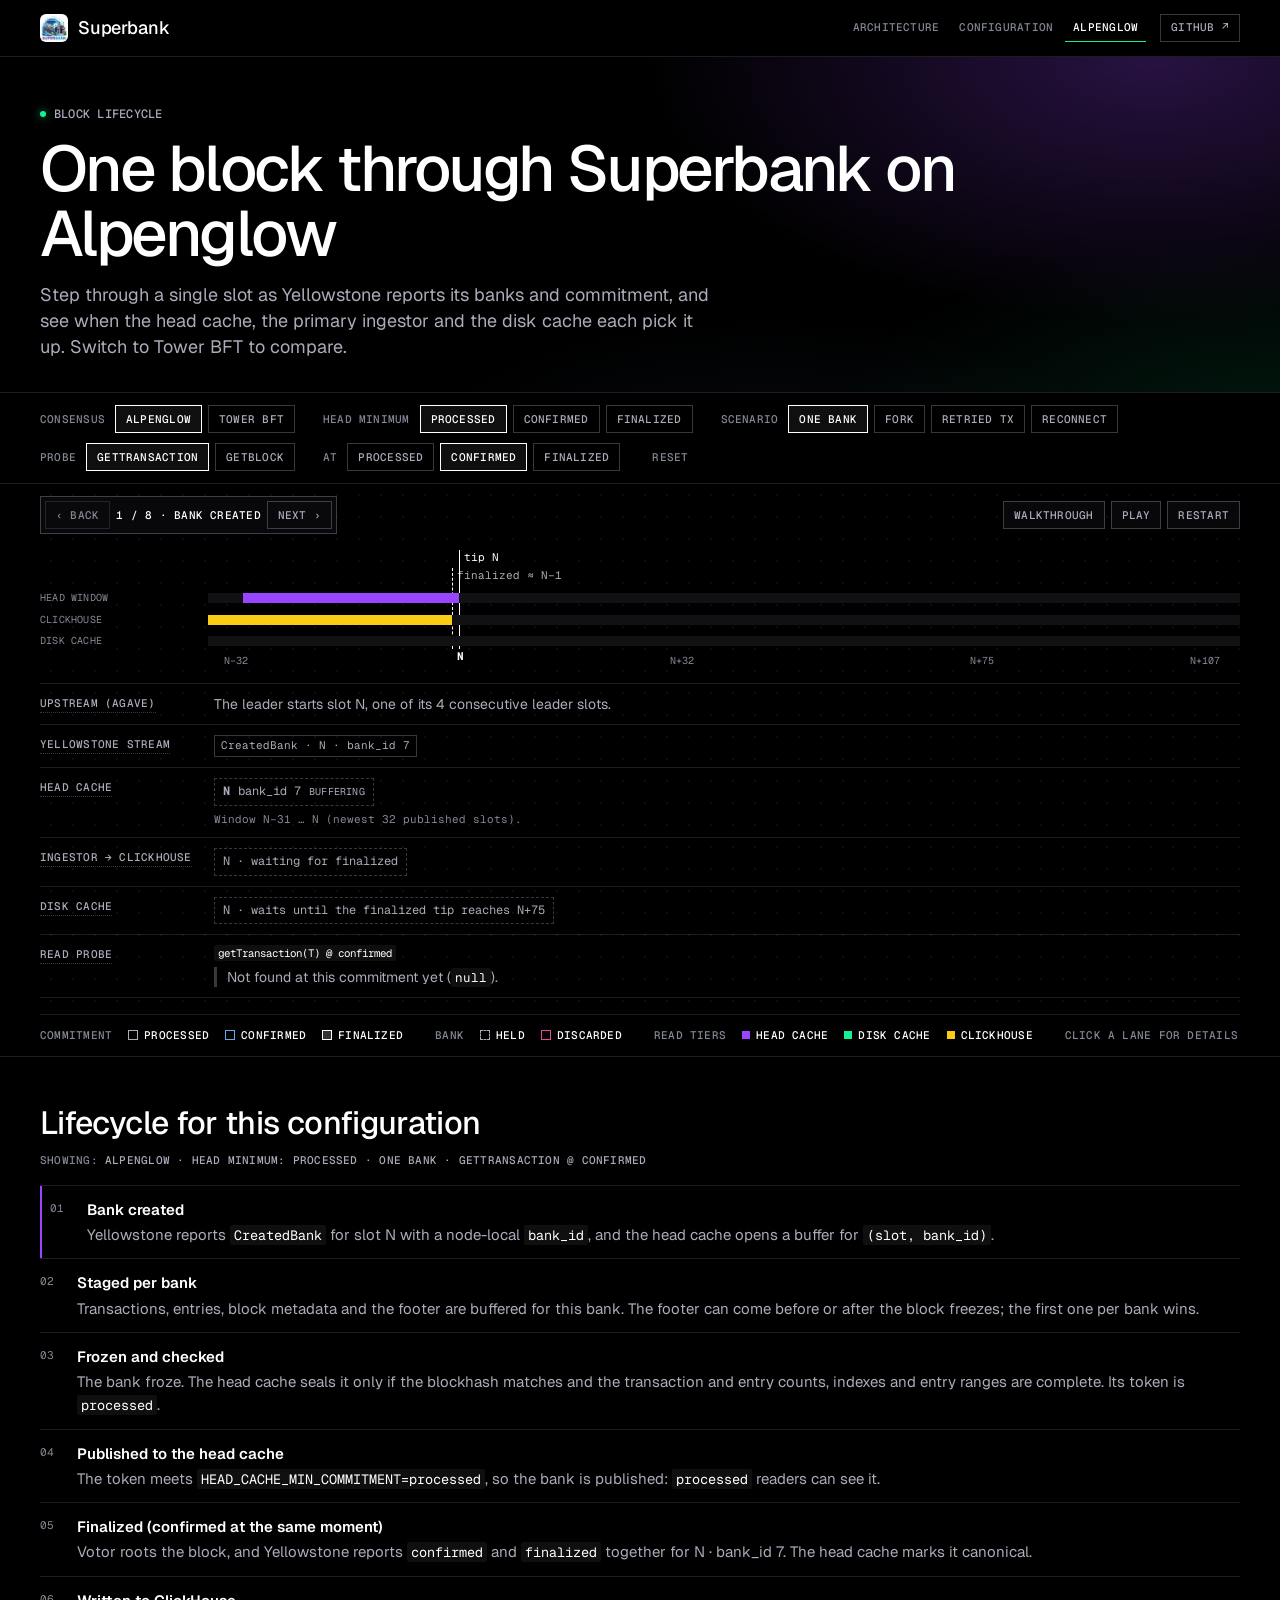
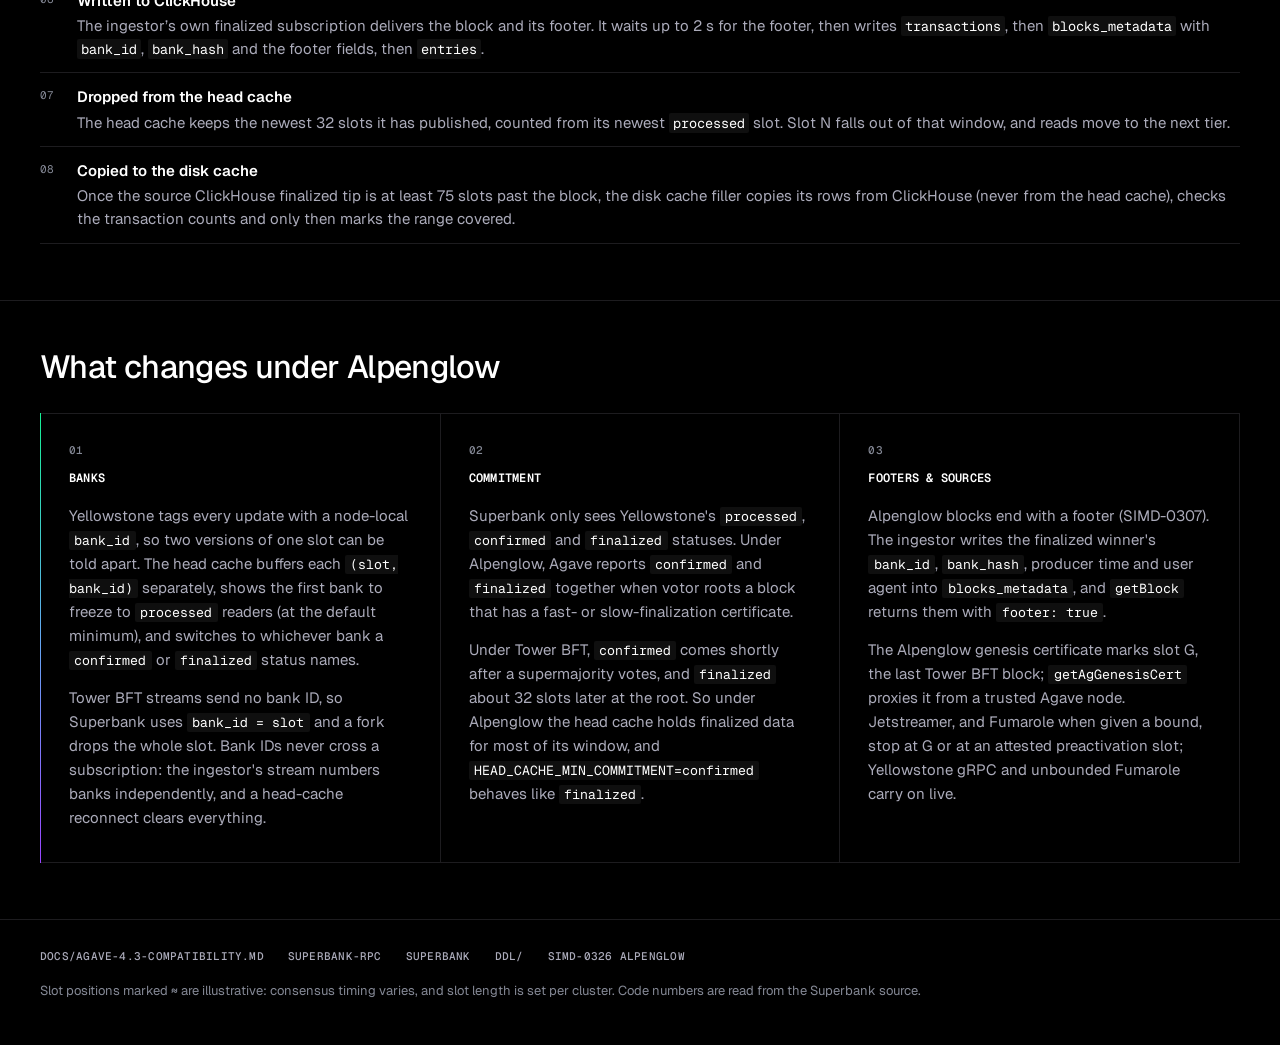
==== site/alpenglow.html @ 0c5eb19d "feat(site): add an Alpenglow block lifecycle page Step through one slot under Alpenglow or Tower BFT" ====
<!doctype html>
<html lang="en">
<head>
  <meta charset="utf-8">
  <meta name="viewport" content="width=device-width, initial-scale=1">
  <title>Superbank on Alpenglow</title>
  <meta name="description" content="Follow one block through Superbank under Alpenglow and Tower BFT: banks, confirmation levels, and when the block reaches the head cache, the primary ingestor and the disk cache.">
  <meta name="color-scheme" content="dark">
  <meta name="theme-color" content="#000000">
  <link rel="icon" type="image/png" href="assets/superbank.png">
  <link rel="preconnect" href="https://fonts.googleapis.com">
  <link rel="preconnect" href="https://fonts.gstatic.com" crossorigin>
  <link rel="stylesheet" href="https://fonts.googleapis.com/css2?family=Geist:wght@400;500;600&family=Geist+Mono:wght@400;500;700&display=swap">
  <link rel="stylesheet" href="styles.css">
  <link rel="stylesheet" href="alpenglow.css">
  <script type="module" src="js/alpenglow-page.js"></script>
</head>
<body class="ag-page">
  <!-- A hash-based skip link would collide with the state hash, so this is a button wired up in alpenglow-page.js. -->
  <button type="button" id="skip-summary" class="skip-link">Skip to the lifecycle summary</button>

  <header class="site-header">
    <div class="wrap site-header__inner">
      <img class="brand__logo" src="assets/superbank.png" alt="" width="28" height="28">
      <p class="brand__name">Superbank</p>
      <nav class="site-nav" aria-label="Site">
        <a class="site-nav__link" href="./">Architecture</a>
        <a class="site-nav__link" href="config.html">Configuration</a>
        <a class="site-nav__link" href="alpenglow.html" aria-current="page">Alpenglow</a>
      </nav>
      <a class="chip-link" href="https://github.com/solana-rpc/superbank" target="_blank" rel="noopener noreferrer">GitHub ↗</a>
    </div>
  </header>

  <section class="hero" aria-labelledby="hero-title">
    <div class="wrap hero__inner">
      <p class="eyebrow"><span class="eyebrow__dot" aria-hidden="true"></span>Block lifecycle</p>
      <h1 id="hero-title" class="hero__title">One block through Superbank on Alpenglow</h1>
      <p class="hero__lead">Step through a single slot as Yellowstone reports its banks and commitment, and see when the head cache, the primary ingestor and the disk cache each pick it up. Switch to Tower BFT to compare.</p>
    </div>
  </section>

  <!-- Direct child of body: position: sticky only holds inside its parent. -->
  <section id="controls" aria-label="Configure the lifecycle">
    <div class="wrap">
      <details id="controls-details" class="controls" open>
        <summary class="controls__summary">
          <span class="controls__summary-label">Configure</span>
          <span class="controls__summary-state" id="controls-state"></span>
        </summary>
        <div class="controls__body">
          <div class="controls__groups" id="controls-groups"></div>
          <button type="button" id="reset-config" class="link-button">Reset</button>
        </div>
      </details>
    </div>
  </section>

  <main>
    <div class="stage-band">
    <div class="wrap stage" id="stage">
      <div class="stage__main">
        <!-- On wide screens #panel is a drawer inside this box; on phones the box
             dissolves and the panel stacks below the legend. -->
        <div class="stage__canvas">
          <div class="stage__view" id="stage-view">
            <div id="timeline" class="ag-timeline" aria-describedby="summary"></div>
            <div id="scene-actions" class="scene-actions">
              <button type="button" id="walkthrough" class="btn btn--overlay" aria-pressed="false">Walkthrough</button>
              <button type="button" id="play" class="btn btn--overlay" aria-pressed="false">Play</button>
              <button type="button" id="restart" class="btn btn--overlay">Restart</button>
            </div>
            <!-- Steps through the lifecycle for this configuration; wired up in alpenglow-page.js. -->
            <div id="walk-bar" class="walk-bar" role="group" aria-label="Lifecycle steps">
              <div class="walk-bar__nav">
                <button type="button" id="walk-prev" class="btn btn--overlay"><span aria-hidden="true">‹ </span>Back</button>
                <p id="walk-status" class="walk-bar__status"></p>
                <button type="button" id="walk-next" class="btn btn--overlay">Next<span aria-hidden="true"> ›</span></button>
              </div>
            </div>
          </div>

          <aside id="panel" class="panel" aria-label="Details" tabindex="-1"></aside>
        </div>

        <div class="legend-row">
          <div id="legend" class="legend" role="group" aria-label="Legend">
            <ul class="legend__list" aria-label="Commitment">
              <li><span class="ag-swatch ag-swatch--processed"></span>Processed</li>
              <li><span class="ag-swatch ag-swatch--confirmed"></span>Confirmed</li>
              <li><span class="ag-swatch ag-swatch--finalized"></span>Finalized</li>
            </ul>
            <ul class="legend__list" aria-label="Bank">
              <li><span class="ag-swatch ag-swatch--held"></span>Held</li>
              <li><span class="ag-swatch ag-swatch--discarded"></span>Discarded</li>
            </ul>
            <ul class="legend__list" aria-label="Read tiers">
              <li><span class="swatch swatch--head"></span>Head cache</li>
              <li><span class="swatch swatch--disk"></span>Disk cache</li>
              <li><span class="swatch swatch--clickhouse"></span>ClickHouse</li>
            </ul>
          </div>
          <p class="legend-row__hint">Click a lane for details</p>
        </div>
        <!-- Announces the step and selection; the drawer itself is not a live region. -->
        <div id="panel-status" class="sr-only" role="status"></div>
      </div>
    </div>
    </div>

    <section id="summary" class="band" aria-labelledby="summary-title" tabindex="-1">
      <div class="wrap band__inner">
        <h2 id="summary-title">Lifecycle for this configuration</h2>
        <p class="summary__config" id="summary-config"></p>
        <ol class="ag-steps" id="summary-body"></ol>
        <noscript>
          <p class="notice">The interactive timeline needs JavaScript. In short, on Alpenglow with the defaults:</p>
          <ol class="ag-steps">
            <li>Yellowstone reports a new bank for slot N with a node-local <code>bank_id</code>; the head cache buffers it.</li>
            <li>The bank freezes and passes the completeness check; at <code>processed</code> it is published to the head cache.</li>
            <li>Votor roots the block once it has a finalization certificate; Yellowstone reports <code>confirmed</code> and <code>finalized</code> together.</li>
            <li>The ingestor's own finalized subscription writes it to ClickHouse, with the footer fields in <code>blocks_metadata</code>.</li>
            <li>The head cache drops it once 32 newer slots are published; reads then come from ClickHouse.</li>
            <li>When the finalized tip is at least 75 slots past it, the disk cache copies it from ClickHouse.</li>
          </ol>
        </noscript>
      </div>
    </section>

    <section class="band" aria-labelledby="story-title">
      <div class="wrap band__inner">
        <h2 id="story-title">What changes under Alpenglow</h2>
        <div class="cells">
          <article class="cell">
            <span class="cell__index" aria-hidden="true">01</span>
            <h3 class="cell__title">Banks</h3>
            <p>Yellowstone tags every update with a node-local <code>bank_id</code>, so two versions of one slot can be told apart. The head cache buffers each <code>(slot, bank_id)</code> separately, shows the first bank to freeze to <code>processed</code> readers (at the default minimum), and switches to whichever bank a <code>confirmed</code> or <code>finalized</code> status names.</p>
            <p>Tower BFT streams send no bank ID, so Superbank uses <code>bank_id = slot</code> and a fork drops the whole slot. Bank IDs never cross a subscription: the ingestor's stream numbers banks independently, and a head-cache reconnect clears everything.</p>
          </article>
          <article class="cell">
            <span class="cell__index" aria-hidden="true">02</span>
            <h3 class="cell__title">Commitment</h3>
            <p>Superbank only sees Yellowstone's <code>processed</code>, <code>confirmed</code> and <code>finalized</code> statuses. Under Alpenglow, Agave reports <code>confirmed</code> and <code>finalized</code> together when votor roots a block that has a fast- or slow-finalization certificate.</p>
            <p>Under Tower BFT, <code>confirmed</code> comes shortly after a supermajority votes, and <code>finalized</code> about 32 slots later at the root. So under Alpenglow the head cache holds finalized data for most of its window, and <code>HEAD_CACHE_MIN_COMMITMENT=confirmed</code> behaves like <code>finalized</code>.</p>
          </article>
          <article class="cell">
            <span class="cell__index" aria-hidden="true">03</span>
            <h3 class="cell__title">Footers &amp; sources</h3>
            <p>Alpenglow blocks end with a footer (SIMD-0307). The ingestor writes the finalized winner's <code>bank_id</code>, <code>bank_hash</code>, producer time and user agent into <code>blocks_metadata</code>, and <code>getBlock</code> returns them with <code>footer: true</code>.</p>
            <p>The Alpenglow genesis certificate marks slot G, the last Tower BFT block; <code>getAgGenesisCert</code> proxies it from a trusted Agave node. Jetstreamer, and Fumarole when given a bound, stop at G or at an attested preactivation slot; Yellowstone gRPC and unbounded Fumarole carry on live.</p>
          </article>
        </div>
      </div>
    </section>
  </main>

  <footer class="site-footer">
    <div class="wrap">
      <ul class="site-footer__links">
        <li><a href="https://github.com/solana-rpc/superbank/blob/main/docs/agave-4.3-compatibility.md" target="_blank" rel="noopener noreferrer">docs/agave-4.3-compatibility.md</a></li>
        <li><a href="https://github.com/solana-rpc/superbank/blob/main/crates/superbank-rpc/README.md" target="_blank" rel="noopener noreferrer">superbank-rpc</a></li>
        <li><a href="https://github.com/solana-rpc/superbank/blob/main/crates/superbank/README.md" target="_blank" rel="noopener noreferrer">superbank</a></li>
        <li><a href="https://github.com/solana-rpc/superbank/blob/main/ddl/README.md" target="_blank" rel="noopener noreferrer">ddl/</a></li>
        <li><a href="https://github.com/solana-foundation/solana-improvement-documents/blob/f1f6c8b05dc205552d3c290a854a438392701107/proposals/0326-alpenglow.md" target="_blank" rel="noopener noreferrer">SIMD-0326 Alpenglow</a></li>
      </ul>
      <p class="site-footer__note">Slot positions marked ≈ are illustrative: consensus timing varies, and slot length is set per cluster. Code numbers are read from the Superbank source.</p>
    </div>
  </footer>
</body>
</html>
---- site/styles.css ----
/* Superbank architecture explorer.
   Dark only, styled after solana.com/data: black page, hairline rules, square
   mono chips and cells, Geist type. Mobile-first; the stage gains its overlay
   drawer at 900px. Particle and tier colours match scene.js. This page uses
   Solana's palette and gradient but not its logo, and is not affiliated with
   or endorsed by Solana Foundation. */

:root {
  color-scheme: dark;

  --bg: #000000;
  --surface: #0a0a0c;
  --surface-2: #111114;
  --line: rgba(236, 228, 253, 0.12);
  --line-strong: rgba(236, 228, 253, 0.24);
  --text: #ffffff;
  --text-2: #ababba;
  --text-3: #848895;

  --purple: #9945ff;
  --green: #14f195;
  --blue: #64a8f2;
  --orange: #f59e0b;
  --yellow: #facc15;
  --pink: #ec4899;
  --meta: #ababba;
  --amber: #f59e0b;
  --gradient: linear-gradient(225deg, #14f195 16.12%, #64a8f2 49.58%, #9945ff 83.36%);
  --gradient-v: linear-gradient(180deg, #14f195, #64a8f2 50%, #9945ff);

  --code-bg: rgba(255, 255, 255, 0.06);
  --grid-dot: rgba(255, 255, 255, 0.05);
  --label-bg: rgba(10, 10, 12, 0.88);

  --gutter: 16px;
  --wrap: 1360px;
  --bar-h: 64px;
  --stage-h: clamp(300px, 55vh, 560px);
  --drawer-w: 360px;
  --font: 'Geist', ui-sans-serif, system-ui, -apple-system, 'Segoe UI', sans-serif;
  --mono: 'Geist Mono', ui-monospace, SFMono-Regular, Menlo, monospace;
}

*,
*::before,
*::after {
  box-sizing: border-box;
}

[hidden] {
  display: none !important;
}

html {
  -webkit-text-size-adjust: 100%;
  scroll-padding-top: var(--bar-h);
}

body {
  margin: 0;
  background: var(--bg);
  color: var(--text-2);
  font-family: var(--font);
  font-size: 15px;
  line-height: 1.55;
  overflow-x: clip;
  -webkit-font-smoothing: antialiased;
}

::selection {
  background: rgba(153, 69, 255, 0.5);
  color: #fff;
}

h1,
h2,
h3,
p,
ul,
ol {
  margin: 0;
}

h1,
h2,
h3 {
  color: var(--text);
  font-weight: 500;
}

a {
  color: var(--green);
  text-underline-offset: 3px;
}

a:hover {
  text-decoration-thickness: 2px;
}

code {
  padding: 0.08em 0.4em;
  border-radius: 2px;
  background: var(--code-bg);
  color: var(--text);
  font-family: var(--mono);
  font-size: 0.88em;
  overflow-wrap: anywhere;
}

code.is-token {
  white-space: nowrap;
}

:focus-visible {
  outline: 2px solid var(--green);
  outline-offset: 2px;
}

.wrap {
  width: 100%;
  max-width: calc(var(--wrap) + 2 * var(--gutter));
  margin-inline: auto;
  padding-inline: var(--gutter);
}

@media (min-width: 700px) {
  :root {
    --gutter: 40px;
  }
}

.sr-only {
  position: absolute;
  width: 1px;
  height: 1px;
  margin: -1px;
  padding: 0;
  overflow: hidden;
  clip: rect(0 0 0 0);
  clip-path: inset(50%);
  white-space: nowrap;
  border: 0;
}

/* Mono, uppercase, tiny: labels, chips, legend, indices. */
.mono-label,
.eyebrow,
.ctl-group__label,
.ctl-option,
.ctl-toggle,
.btn--overlay,
.chip-link,
.link-button,
.legend,
.legend-row__hint,
.cell__index,
.cell__title,
.summary__config::before,
.summary__config,
.panel__subtitle,
.panel__h,
.site-footer__links,
.zone-label {
  font-family: var(--mono);
  font-size: 11px;
  font-weight: 500;
  letter-spacing: 0.02em;
  text-transform: uppercase;
}

/* --- Skip link --------------------------------------------------------- */

.skip-link {
  position: absolute;
  top: -60px;
  left: 8px;
  z-index: 100;
  padding: 8px 12px;
  border: 1px solid var(--line-strong);
  background: var(--surface);
  color: var(--text);
  font: inherit;
  font-size: 13px;
  cursor: pointer;
}

.skip-link:focus {
  top: 8px;
}

/* --- Header ------------------------------------------------------------ */

.site-header {
  border-bottom: 1px solid var(--line);
}

.site-header__inner {
  display: flex;
  align-items: center;
  gap: 10px;
  height: 56px;
}

.brand__logo {
  flex: none;
  width: 28px;
  height: 28px;
  border-radius: 6px;
  object-fit: contain;
}

.brand__name {
  color: var(--text);
  font-size: 18px;
  font-weight: 500;
  letter-spacing: -0.01em;
  line-height: 1;
}

.chip-link {
  display: inline-flex;
  align-items: center;
  height: 28px;
  margin-left: auto;
  padding: 0 10px;
  border: 1px solid var(--line-strong);
  color: var(--text-2);
  text-decoration: none;
  transition: color 0.12s ease, border-color 0.12s ease;
}

.chip-link:hover {
  border-color: rgba(255, 255, 255, 0.4);
  color: var(--text);
}

/* --- Hero -------------------------------------------------------------- */

.hero {
  position: relative;
  isolation: isolate;
  overflow: hidden;
  border-bottom: 1px solid var(--line);
}

/* A restrained take on the solana.com aurora: two soft glows, no imagery. */
.hero::before {
  content: '';
  position: absolute;
  inset: 0;
  z-index: -1;
  background:
    radial-gradient(55% 110% at 90% 0%, rgba(153, 69, 255, 0.26), transparent 72%),
    radial-gradient(50% 80% at 100% 110%, rgba(20, 241, 149, 0.1), transparent 70%),
    radial-gradient(40% 60% at 60% 120%, rgba(100, 168, 242, 0.06), transparent 70%);
}

.hero__inner {
  padding-block: 32px 24px;
}

.eyebrow {
  display: flex;
  align-items: center;
  gap: 8px;
  color: var(--text-2);
  font-size: 12px;
}

.eyebrow__dot {
  flex: none;
  width: 6px;
  height: 6px;
  border-radius: 50%;
  background: var(--green);
  box-shadow: 0 0 8px rgba(20, 241, 149, 0.7);
}

.hero__title {
  margin-top: 12px;
  font-size: clamp(40px, 5.5vw, 64px);
  font-weight: 500;
  letter-spacing: -0.04em;
  line-height: 1.02;
}

.hero__lead {
  max-width: 680px;
  margin-top: 16px;
  color: var(--text-2);
  font-size: 16px;
  line-height: 1.45;
  text-wrap: pretty;
}

.nowrap {
  white-space: nowrap;
}

@media (min-width: 700px) {
  .hero__lead {
    font-size: 18px;
  }
}

/* --- Selector bar ------------------------------------------------------ */

#controls {
  position: sticky;
  top: 0;
  z-index: 30;
  background: var(--bg);
  border-bottom: 1px solid var(--line);
}

/* Mobile: a collapsed "Configure" bar; the groups drop down over the page. */
.controls__summary {
  display: flex;
  align-items: center;
  gap: 12px;
  min-height: 48px;
  padding-block: 8px;
  list-style: none;
  cursor: pointer;
}

.controls__summary::-webkit-details-marker {
  display: none;
}

.controls__summary::after {
  content: '';
  flex: none;
  width: 7px;
  height: 7px;
  margin-left: auto;
  border-right: 1.5px solid var(--text-2);
  border-bottom: 1.5px solid var(--text-2);
  transform: translateY(-2px) rotate(45deg);
  transition: transform 0.15s ease;
}

details[open] > .controls__summary::after {
  transform: translateY(2px) rotate(-135deg);
}

.controls__summary-label {
  flex: none;
  color: var(--text);
  font-family: var(--mono);
  font-size: 11px;
  font-weight: 700;
  letter-spacing: 0.02em;
  text-transform: uppercase;
}

.controls__summary-state {
  min-width: 0;
  overflow: hidden;
  color: var(--text-3);
  font-family: var(--mono);
  font-size: 11px;
  letter-spacing: 0.02em;
  text-overflow: ellipsis;
  text-transform: uppercase;
  white-space: nowrap;
}

.controls__body {
  position: absolute;
  top: 100%;
  left: 0;
  right: 0;
  max-height: 70vh;
  max-height: 70dvh;
  padding: 16px var(--gutter) 20px;
  overflow-y: auto;
  background: var(--bg);
  border-bottom: 1px solid var(--line-strong);
  box-shadow: 0 18px 30px -10px rgba(0, 0, 0, 0.9);
}

.controls__groups {
  display: flex;
  flex-direction: column;
  gap: 16px;
}

.ctl-group {
  display: flex;
  flex-direction: column;
  gap: 8px;
  min-width: 0;
}

.ctl-group__label {
  color: var(--text-3);
}

/* Native inputs stay in the accessibility tree; only their labels are drawn. */
.ctl-input {
  position: absolute;
  width: 1px;
  height: 1px;
  margin: -1px;
  padding: 0;
  overflow: hidden;
  clip: rect(0 0 0 0);
  clip-path: inset(50%);
  white-space: nowrap;
  border: 0;
}

.segmented,
.toggles {
  position: relative;
  display: flex;
  flex-wrap: wrap;
  gap: 6px;
  min-width: 0;
}

.toggle {
  position: relative;
}

.ctl-option,
.ctl-toggle {
  display: inline-flex;
  align-items: center;
  gap: 8px;
  height: 28px;
  padding: 0 10px;
  border: 1px solid var(--line-strong);
  color: var(--text-2);
  line-height: 1;
  white-space: nowrap;
  cursor: pointer;
  user-select: none;
  transition: color 0.12s ease, border-color 0.12s ease, background-color 0.12s ease;
}

.ctl-option:hover,
.ctl-toggle:hover {
  border-color: rgba(255, 255, 255, 0.4);
  color: var(--text);
}

.ctl-input:checked + .ctl-option,
.ctl-input:checked + .ctl-toggle {
  border-color: #fff;
  background: rgba(255, 255, 255, 0.06);
  color: var(--text);
}

.ctl-input:focus-visible + .ctl-option,
.ctl-input:focus-visible + .ctl-toggle {
  outline: 2px solid var(--green);
  outline-offset: 2px;
}

/* Flag chips lead with an 8px square, like the PROVIDERS row on /data. */
.ctl-toggle__sq {
  flex: none;
  width: 8px;
  height: 8px;
  border: 1px solid var(--text-3);
  transition: background-color 0.12s ease, border-color 0.12s ease;
}

.ctl-input:checked + .ctl-toggle .ctl-toggle__sq {
  border-color: var(--flag, var(--green));
  background: var(--flag, var(--green));
}

.ctl-toggle--head {
  --flag: #9945ff;
}

.ctl-toggle--disk {
  --flag: #14f195;
}

.ctl-toggle--stream {
  --flag: #64a8f2;
}

.ctl-toggle--verify {
  --flag: #14f195;
}

.link-button {
  align-self: flex-start;
  height: 28px;
  padding: 0 4px;
  border: 0;
  background: none;
  color: var(--text-3);
  cursor: pointer;
  transition: color 0.12s ease;
}

.link-button:hover {
  color: var(--text);
}

@media (pointer: coarse) {
  .ctl-option,
  .ctl-toggle {
    height: 36px;
  }
}

/* --- Stage ------------------------------------------------------------- */

.stage-band {
  border-bottom: 1px solid var(--line);
}

.stage {
  padding-block: 0;
}

.stage__main {
  display: flex;
  flex-direction: column;
  min-width: 0;
}

/* Phones: transparent wrapper, so the view, legend row and panel stack in order. */
.stage__canvas {
  display: contents;
}

.stage__view {
  position: relative;
  display: flex;
  flex-direction: column;
  height: var(--stage-h);
  overflow: hidden;
  background-image: radial-gradient(var(--grid-dot) 1px, transparent 1px);
  background-size: 22px 22px;
}

.is-fallback .stage__view {
  height: auto;
}

.is-fallback .panel,
.is-fallback .legend-row {
  display: none;
}

/* isolation keeps the labels' z-index values inside the scene so the overlay
   buttons always paint above them. */
#scene {
  position: relative;
  isolation: isolate;
  flex: 1 1 0;
  width: 100%;
  min-height: 0;
}

#scene canvas {
  display: block;
}

/* Phones: a toolbar strip above the canvas so the buttons never cover labels. */
.scene-actions {
  z-index: 20;
  display: flex;
  order: -1;
  justify-content: flex-end;
  gap: 6px;
  padding: 8px 0;
  border-bottom: 1px solid var(--line);
}

.btn {
  cursor: pointer;
}

.btn--overlay {
  height: 28px;
  padding: 0 10px;
  border: 1px solid var(--line-strong);
  background: var(--label-bg);
  color: var(--text-2);
  line-height: 1;
  transition: color 0.12s ease, border-color 0.12s ease, background-color 0.12s ease;
}

.btn--overlay:hover {
  border-color: rgba(255, 255, 255, 0.4);
  color: var(--text);
}

.btn--overlay[aria-pressed='true'] {
  border-color: #fff;
  background: rgba(255, 255, 255, 0.1);
  color: var(--text);
}

.btn--overlay:disabled {
  border-color: var(--line);
  color: var(--text-3);
  cursor: default;
}

/* Walkthrough bar. Phones: a strip under the canvas, mirroring the toolbar
   strip above it. */
.walk-bar {
  z-index: 20;
  display: flex;
  order: 1;
  flex-wrap: wrap;
  align-items: center;
  justify-content: center;
  gap: 8px 16px;
  padding: 8px 0;
  border-top: 1px solid var(--line);
}

.walk-bar__nav,
.walk-bar__order {
  display: flex;
  align-items: center;
  gap: 6px;
}

.walk-bar__status {
  min-width: 19ch;
  color: var(--text);
  font-family: var(--mono);
  font-size: 11px;
  font-variant-numeric: tabular-nums;
  font-weight: 500;
  letter-spacing: 0.02em;
  text-align: center;
  text-transform: uppercase;
  white-space: nowrap;
}

.walk-bar__label {
  color: var(--text-3);
  font-family: var(--mono);
  font-size: 11px;
  font-weight: 500;
  letter-spacing: 0.02em;
  text-transform: uppercase;
}

.walk-bar__exit {
  width: 28px;
  padding: 0;
  font-size: 16px;
}

/* The only rounded element on the page: the solana.com "Get started" pill. */
.btn--primary {
  padding: 10px 20px;
  border: 0;
  border-radius: 999px;
  background: #fff;
  color: #000;
  font-family: var(--font);
  font-size: 14px;
  font-weight: 500;
  line-height: 1;
  transition: background-color 0.12s ease;
}

.btn--primary:hover {
  background: #d9d9de;
}

.scene-loading {
  position: absolute;
  inset: 0;
  z-index: 1;
  display: grid;
  place-items: center;
  color: var(--text-3);
  font-family: var(--mono);
  font-size: 11px;
  letter-spacing: 0.02em;
  text-transform: uppercase;
  pointer-events: none;
}

.scene-fallback {
  padding: 24px 0;
  color: var(--text-2);
  font-size: 15px;
}

/* Legend: like the PROVIDERS row on /data. */
.legend-row {
  order: 1;
  display: flex;
  flex-wrap: wrap;
  align-items: center;
  gap: 8px 32px;
  padding-block: 12px;
  border-top: 1px solid var(--line);
}

.legend {
  display: flex;
  flex-wrap: wrap;
  gap: 8px 32px;
  color: var(--text);
}

.legend-row__hint {
  color: var(--text-3);
}

.legend__list {
  display: flex;
  flex-wrap: wrap;
  align-items: center;
  gap: 6px 16px;
  padding: 0;
  list-style: none;
}

.legend__list::before {
  content: attr(aria-label);
  color: var(--text-3);
}

.legend__list li {
  display: inline-flex;
  align-items: center;
  gap: 6px;
  font-weight: 500;
}

.swatch {
  flex: none;
  width: 8px;
  height: 8px;
}

.swatch--block {
  background: #9945ff;
}

.swatch--rows {
  background: #64a8f2;
}

.swatch--index {
  background: #14f195;
}

.swatch--parquet {
  background: #f59e0b;
}

.swatch--query {
  background: #ec4899;
}

.swatch--meta {
  background: #ababba;
}

/* A hollow ring: requests start white and take the serving tier's colour. */
.swatch--request {
  border: 1.5px solid #fff;
  border-radius: 50%;
}

.swatch--head {
  background: #9945ff;
}

.swatch--disk {
  background: #14f195;
}

.swatch--clickhouse {
  background: #facc15;
}

/* --- Info panel -------------------------------------------------------- */

.panel {
  order: 2;
  min-width: 0;
  margin-block: 16px;
  padding: 20px;
  overflow-wrap: anywhere;
  background: var(--surface);
  border: 1px solid var(--line-strong);
  border-left: 2px solid transparent;
  /* The gradient edge is painted as a background so it stays put while the
     drawer scrolls. */
  background-image: var(--gradient-v);
  background-origin: border-box;
  background-position: left top;
  background-repeat: no-repeat;
  background-size: 2px 100%;
  background-color: var(--surface);
}

/* Nothing selected: the hint in the legend row says what to do. */
.panel:not(.has-content) {
  display: none;
}

.panel__head {
  display: flex;
  align-items: flex-start;
  justify-content: space-between;
  gap: 12px;
}

.panel__title {
  font-size: 20px;
  font-weight: 500;
  letter-spacing: -0.01em;
  line-height: 1.25;
}

.panel__title:focus {
  outline: none;
}

.panel__close {
  display: grid;
  flex: none;
  place-items: center;
  width: 28px;
  height: 28px;
  margin: -2px -4px 0 0;
  padding: 0;
  border: 1px solid var(--line-strong);
  background: none;
  color: var(--text-2);
  font-size: 18px;
  line-height: 1;
  cursor: pointer;
  transition: color 0.12s ease, border-color 0.12s ease;
}

.panel__close:hover {
  border-color: rgba(255, 255, 255, 0.4);
  color: var(--text);
}

.panel__subtitle {
  margin-top: 6px;
  color: var(--text-3);
  line-height: 1.5;
}

.panel p {
  margin-top: 12px;
  font-size: 15px;
  line-height: 1.55;
}

.panel .panel__subtitle {
  margin-top: 6px;
  font-size: 11px;
}

.panel__h {
  margin-top: 22px;
  padding-top: 14px;
  border-top: 1px solid var(--line);
  color: var(--text-3);
  font-weight: 500;
}

/* Rows are laid out as key | value with the note underneath, so long env var
   names never force the panel wider than its box. */
.config {
  width: 100%;
  margin-top: 4px;
  border-collapse: collapse;
}

.config tbody,
.config tr {
  display: block;
}

.config tr {
  display: grid;
  grid-template-columns: fit-content(62%) minmax(0, 1fr);
  gap: 2px 14px;
  padding: 10px 0;
  border-top: 1px solid var(--line);
}

.config tr:first-child {
  border-top: 0;
}

.config th,
.config td {
  min-width: 0;
  padding: 0;
  font-size: 13px;
  font-weight: 400;
  text-align: left;
}

.config th code,
.config td code {
  padding: 0;
  background: none;
  color: var(--text);
  font-size: 12px;
}

.config th code {
  font-weight: 500;
}

.config__value {
  color: var(--text);
  font-family: var(--mono);
  font-size: 12px;
}

.config__note {
  grid-column: 1 / -1;
  color: var(--text-3);
  font-size: 13px;
}

.panel__refs {
  margin-top: 8px;
  padding: 0;
  list-style: none;
}

.panel__refs li {
  padding: 4px 0;
}

.panel__refs a {
  color: var(--green);
  font-family: var(--mono);
  font-size: 12px;
  text-decoration: none;
}

.panel__refs a:hover {
  text-decoration: underline;
}

.panel__refs a::after {
  content: ' ↗';
}

.panel__refs code {
  padding: 0;
  background: none;
  color: inherit;
  font-size: inherit;
}

.panel__action {
  margin-top: 20px;
}

/* --- Sections ---------------------------------------------------------- */

.band {
  border-bottom: 1px solid var(--line);
  scroll-margin-top: var(--bar-h);
}

.band:focus {
  outline: none;
}

.band__inner {
  padding-block: 48px 56px;
}

.band h2 {
  font-size: clamp(26px, 3vw, 32px);
  letter-spacing: -0.02em;
  line-height: 1.15;
}

.summary__config {
  margin-top: 10px;
  color: var(--text-2);
}

.summary__config::before {
  content: 'Showing: ';
  color: var(--text-3);
}

.notice {
  margin-top: 12px;
  padding: 10px 12px;
  border: 1px solid var(--line-strong);
  font-size: 14px;
}

/* A bordered cell grid like the KPI wall on /data: shared hairlines, square
   corners. The container draws top and left, each cell draws right and bottom. */
.cells {
  display: grid;
  grid-template-columns: repeat(auto-fit, minmax(min(100%, 300px), 1fr));
  margin-top: 28px;
  border-top: 1px solid var(--line);
  border-left: 1px solid var(--line);
}

.cell {
  position: relative;
  min-width: 0;
  padding: 24px 20px 28px;
  border-right: 1px solid var(--line);
  border-bottom: 1px solid var(--line);
}

@media (min-width: 700px) {
  .cell {
    padding: 28px 28px 32px;
  }
}

/* The first cell carries the active-card gradient edge, as on /data. */
.cell:first-child::before {
  content: '';
  position: absolute;
  top: -1px;
  bottom: -1px;
  left: -1px;
  width: 1px;
  background: var(--gradient-v);
}

.cell__index {
  display: block;
  color: var(--text-3);
}

.cell__title {
  margin-top: 10px;
  color: var(--text);
  font-size: 12px;
  font-weight: 600;
}

.cell ol {
  margin-top: 16px;
  padding-left: 1.5em;
}

.cell li {
  margin-bottom: 0.7em;
  overflow-wrap: anywhere;
  font-size: 15px;
  line-height: 1.55;
}

.cell li:last-child {
  margin-bottom: 0;
}

.cell li::marker {
  color: var(--text-3);
  font-family: var(--mono);
  font-size: 11px;
}

.cell p {
  margin-top: 14px;
  overflow-wrap: anywhere;
  font-size: 15px;
  line-height: 1.6;
}

.cell__title + p {
  margin-top: 16px;
}

/* --- Footer ------------------------------------------------------------ */

.site-footer {
  padding-block: 28px 44px;
}

.site-footer__links {
  display: flex;
  flex-wrap: wrap;
  gap: 10px 24px;
  padding: 0;
  list-style: none;
}

.site-footer__links a {
  color: var(--text-2);
  text-decoration: none;
  transition: color 0.12s ease;
}

.site-footer__links a:hover {
  color: var(--text);
}

.site-footer__note {
  margin-top: 16px;
  color: var(--text-3);
  font-size: 13px;
}

/* --- Scene labels (DOM created by scene.js) ---------------------------- */
/* No transform, position, clip-path or visibility here: scene.js drives all of
   them per frame, and CSS2DRenderer positions labels with inline transforms. */

.node-label {
  display: inline-flex;
  flex-direction: column;
  align-items: center;
  gap: 2px;
  margin: 0;
  padding: 4px 9px 5px;
  border: 1px solid var(--line-strong);
  border-radius: 0;
  background: var(--label-bg);
  color: var(--text);
  font: inherit;
  line-height: 1.2;
  text-align: center;
  white-space: nowrap;
  cursor: pointer;
  pointer-events: auto;
  user-select: none;
  transition: border-color 0.15s ease, box-shadow 0.15s ease;
}

.node-label__title {
  font-family: var(--font);
  font-size: 12px;
  font-weight: 500;
}

.node-label__sub {
  color: var(--text-3);
  font-family: var(--mono);
  font-size: 10px;
  font-weight: 400;
  letter-spacing: 0.02em;
  text-transform: uppercase;
}

/* scene.js sets data-density on its label overlay when the diorama is small. */
.scene-labels[data-density='compact'] .node-label__sub {
  display: none;
}

.node-label:hover {
  border-color: rgba(255, 255, 255, 0.5);
}

.node-label:focus-visible {
  outline: 2px solid var(--green);
  outline-offset: 2px;
}

.node-label.is-selected {
  border-color: var(--green);
  box-shadow: 0 0 0 1px rgba(20, 241, 149, 0.35);
}

.node-label.is-optional {
  border-style: dashed;
}

.node-label.status-ok .node-label__title::before,
.node-label.status-warn .node-label__title::before,
.node-label.status-info .node-label__title::before {
  content: '';
  display: inline-block;
  width: 7px;
  height: 7px;
  margin-right: 5px;
  border-radius: 50%;
  vertical-align: 1px;
}

.node-label.status-ok .node-label__title::before {
  background: var(--green);
}

.node-label.status-warn .node-label__title::before {
  background: var(--amber);
}

.node-label.status-info .node-label__title::before {
  background: var(--blue);
}

.zone-label {
  color: var(--text-3);
  letter-spacing: 0.08em;
  white-space: nowrap;
  pointer-events: none;
  user-select: none;
}

.edge-tooltip {
  position: absolute;
  z-index: 15;
  max-width: 240px;
  padding: 4px 8px;
  border: 1px solid var(--line-strong);
  background: var(--surface-2);
  color: var(--text);
  font-family: var(--mono);
  font-size: 11px;
  line-height: 1.3;
  white-space: nowrap;
  pointer-events: none;
}

/* --- Wide screens ------------------------------------------------------ */

@media (min-width: 900px) {
  :root {
    --bar-h: 100px;
    /* Tracks the diorama's aspect (it fits to width). The content column stops
       growing at 1360px, so the height stops at the 1440px value too. */
    --stage-h: clamp(420px, min(34vw, 490px), 72vh);
  }

  .hero__inner {
    padding-block: 48px 32px;
  }

  .controls__summary {
    display: none;
  }

  .controls__body {
    position: static;
    display: flex;
    flex-wrap: wrap;
    align-items: center;
    gap: 6px 20px;
    max-height: none;
    padding: 12px 0;
    overflow: visible;
    border-bottom: 0;
    box-shadow: none;
  }

  .controls__groups {
    flex: 1 1 auto;
    flex-direction: row;
    flex-wrap: wrap;
    gap: 10px 28px;
  }

  .ctl-group {
    flex-direction: row;
    align-items: center;
    gap: 10px;
  }

  .link-button {
    align-self: center;
  }

  /* The canvas spans the content width; the info panel is a drawer inside it. */
  .stage__canvas {
    position: relative;
    display: block;
  }

  .stage__view {
    display: block;
  }

  #scene {
    height: 100%;
  }

  .scene-actions {
    position: absolute;
    top: 12px;
    right: 0;
    padding: 0;
    border-bottom: 0;
  }

  .panel {
    position: absolute;
    top: 12px;
    right: 0;
    bottom: 12px;
    z-index: 25;
    width: min(var(--drawer-w), calc(100% - 24px));
    margin: 0;
    overflow-y: auto;
    overscroll-behavior: contain;
    scrollbar-color: rgba(255, 255, 255, 0.2) transparent;
    scrollbar-width: thin;
    background-color: rgba(10, 10, 12, 0.96);
    box-shadow: 0 24px 48px -12px rgba(0, 0, 0, 0.8);
    transition: opacity 0.15s ease, transform 0.15s ease, visibility 0s linear 0s;
  }

  /* Stays laid out (so it can fade) but is inert and invisible when closed. */
  .panel:not(.has-content) {
    display: block;
    visibility: hidden;
    opacity: 0;
    transform: translateX(12px);
    pointer-events: none;
    transition: opacity 0.15s ease, transform 0.15s ease, visibility 0s linear 0.15s;
  }

  /* main.js opens the drawer on the side away from the selected node, with the
     gradient edge on the side facing the scene. */
  .stage[data-side='left'] .panel {
    right: auto;
    left: 0;
    border-right: 2px solid transparent;
    border-left: 1px solid var(--line-strong);
    background-position: right top;
  }

  .stage[data-side='left'] .panel:not(.has-content) {
    transform: translateX(-12px);
  }

  /* Keep Pause / Reset view clear of an open right-hand drawer. */
  .stage.is-drawer-open:not([data-side='left']) .scene-actions {
    right: calc(var(--drawer-w) + 12px);
  }

  /* Over the bottom of the canvas, centred in the space the drawer leaves.
     Gaps between the controls let drags through to the scene. */
  .walk-bar {
    position: absolute;
    right: 0;
    bottom: 12px;
    left: 0;
    padding: 0;
    border-top: 0;
    pointer-events: none;
  }

  .walk-bar > * {
    padding: 4px;
    border: 1px solid var(--line-strong);
    background: var(--label-bg);
    pointer-events: auto;
  }

  .walk-bar > .walk-bar__exit {
    width: 38px;
    height: 38px;
    padding: 0;
  }

  .walk-bar__label {
    padding-left: 6px;
  }

  .stage.is-drawer-open:not([data-side='left']) .walk-bar {
    right: calc(var(--drawer-w) + 12px);
  }
}

/* A tall sticky bar would eat short windows. */
@media (min-width: 900px) and (max-height: 720px) {
  #controls {
    position: static;
  }
}

/* Short desktop windows: tighten the hero so the stage is above the fold. */
@media (min-width: 900px) and (max-height: 860px) {
  .hero__inner {
    padding-block: 32px 24px;
  }
}

@media (prefers-reduced-motion: reduce) {
  *,
  *::before,
  *::after {
    scroll-behavior: auto !important;
    transition-duration: 0.01ms !important;
    animation-duration: 0.01ms !important;
  }
}

/* --- Site nav (both pages) ------------------------------------------------ */

.site-nav {
  display: flex;
  gap: 4px;
  margin-left: auto;
}

.site-nav + .chip-link {
  margin-left: 4px;
}

.site-nav__link {
  display: inline-flex;
  align-items: center;
  height: 28px;
  padding: 0 8px;
  color: var(--text-3);
  font-family: var(--mono);
  font-size: 11px;
  font-weight: 500;
  letter-spacing: 0.02em;
  text-decoration: none;
  text-transform: uppercase;
}

.site-nav__link:hover,
.site-nav__link[aria-current='page'] {
  color: var(--text);
}

.site-nav__link[aria-current='page'] {
  box-shadow: inset 0 -1px 0 var(--green);
}

/* Logo, two links and the GitHub chip do not fit a phone next to the name. */
@media (max-width: 519px) {
  .site-nav ~ .chip-link,
  .site-header__inner:has(.site-nav) .brand__name {
    display: none;
  }
}

/* --- Config reference ------------------------------------------------------
   config.html. Component tones match the process colours in scene.js and
   are drawn filled; Cargo feature tones match the explorer's feature toggles
   and are drawn outlined, so a purple superbank chip never reads as the
   purple head-cache chip. Chips always carry their text. */

.chip--c-superbank { --tone: #9945ff; --tone-bg: rgba(153, 69, 255, 0.2); }
.chip--c-rpc { --tone: #64a8f2; --tone-bg: rgba(100, 168, 242, 0.18); }
.chip--c-solparq { --tone: #f59e0b; --tone-bg: rgba(245, 158, 11, 0.18); }
.chip--c-solparq-read { --tone: #fdba74; --tone-bg: rgba(253, 186, 116, 0.16); }
.chip--c-verify { --tone: #848895; --tone-bg: rgba(132, 136, 149, 0.22); }
.chip--c-jetstreamer { --tone: #b57bff; --tone-bg: rgba(181, 123, 255, 0.18); }
.chip--f-grpc-head-cache { --tone: #9945ff; }
.chip--f-disk-cache { --tone: #14f195; }
.chip--f-grpc-streaming { --tone: #64a8f2; }
.chip--f-pyroscope { --tone: #ec4899; }

.chips {
  display: flex;
  flex-wrap: wrap;
  gap: 6px;
  min-width: 0;
}

.chip {
  display: inline-flex;
  align-items: center;
  gap: 6px;
  min-height: 24px;
  max-width: 100%;
  padding: 2px 8px;
  /* --tone comes from a .chip--c-* / .chip--f-* class; neutral otherwise. */
  border: 1px solid var(--tone, var(--line-strong));
  background: transparent;
  color: var(--text);
  font-family: var(--mono);
  font-size: 11px;
  font-weight: 500;
  line-height: 1.3;
  letter-spacing: 0.01em;
  text-align: left;
  text-decoration: none;
  overflow-wrap: anywhere;
}

.chip code {
  padding: 0;
  background: none;
  font-size: inherit;
}

button.chip,
a.chip {
  cursor: pointer;
  transition: background-color 0.12s ease, border-color 0.12s ease;
}

button.chip:hover,
a.chip:hover {
  background: rgba(255, 255, 255, 0.06);
}

.chip__kind {
  color: var(--text-3);
  text-transform: uppercase;
}

.chip--comp {
  background: var(--tone-bg);
}

.chip--comp::before,
.cfg-comp__swatch,
.cfg-toc__swatch {
  content: '';
  flex: none;
  width: 8px;
  height: 8px;
  background: var(--tone);
}

button.chip--comp:hover {
  background: var(--tone-bg);
  border-color: #fff;
}

.chip--feature .chip__kind::before {
  content: '';
  display: inline-block;
  width: 7px;
  height: 7px;
  margin-right: 6px;
  border: 1.5px solid var(--tone);
  transform: rotate(45deg);
}

.chip--source,
.chip--cond {
  border-style: dashed;
}

.chip--when {
  border-color: var(--line-strong);
  color: var(--text);
}

.chip--when:hover {
  border-color: var(--green);
}

.chip--required { --tone: #facc15; }
.chip--deprecated { --tone: #ef4444; }
.chip--secret { --tone: var(--text-3); }

/* Pressed filter chips (filter bar and item chips alike). */
button.chip[aria-pressed='true'] {
  border-color: #fff;
  box-shadow: inset 0 0 0 1px #fff;
}

button.chip--feature[aria-pressed='true'],
button.chip--source[aria-pressed='true'] {
  background: rgba(255, 255, 255, 0.1);
}

/* Sticky search bar. The filter chips open as a dropdown below it, so the
   bar keeps one height whether they are shown or not. */
.cfg-bar {
  position: sticky;
  top: 0;
  z-index: 30;
  background: var(--bg);
  border-bottom: 1px solid var(--line);
}

.cfg-bar__inner {
  display: flex;
  flex-wrap: wrap;
  align-items: center;
  gap: 4px 16px;
  padding-block: 10px;
}

.cfg-search {
  position: relative;
  flex: 1 1 100%;
  min-width: 0;
  max-width: 560px;
}

.cfg-search__input {
  width: 100%;
  height: 40px;
  padding: 0 36px 0 12px;
  border: 1px solid var(--line-strong);
  border-radius: 0;
  background: var(--surface);
  color: var(--text);
  font-family: var(--mono);
  font-size: 16px; /* 16px keeps iOS from zooming on focus */
  appearance: none;
}

.cfg-search__input::placeholder {
  color: var(--text-3);
}

.cfg-search__input:focus {
  border-color: var(--green);
  outline: none;
}

.cfg-search__key {
  position: absolute;
  top: 50%;
  right: 10px;
  padding: 1px 6px;
  border: 1px solid var(--line-strong);
  color: var(--text-3);
  font-family: var(--mono);
  font-size: 11px;
  transform: translateY(-50%);
  pointer-events: none;
}

.cfg-search:focus-within .cfg-search__key {
  display: none;
}

.cfg-count {
  color: var(--text-3);
  font-family: var(--mono);
  font-size: 11px;
  letter-spacing: 0.02em;
  text-transform: uppercase;
}

/* Count and Filters share the second row on phones and sit beside the
   search box on wider screens. */
.cfg-filters {
  flex: 0 1 auto;
  min-width: 0;
  margin-left: auto;
}

@media (min-width: 700px) {
  .cfg-search {
    flex-basis: 320px;
  }
}

.cfg-filters__summary {
  display: flex;
  align-items: center;
  gap: 12px;
  min-height: 32px;
  list-style: none;
  cursor: pointer;
}

.cfg-filters__summary::-webkit-details-marker {
  display: none;
}

.cfg-filters__summary::after {
  content: '';
  flex: none;
  width: 6px;
  height: 6px;
  border-right: 1.5px solid var(--text-2);
  border-bottom: 1.5px solid var(--text-2);
  transform: translateY(-2px) rotate(45deg);
  transition: transform 0.15s ease;
}

.cfg-filters[open] > .cfg-filters__summary::after {
  transform: translateY(1px) rotate(-135deg);
}

.cfg-filters__label {
  color: var(--text);
  font-family: var(--mono);
  font-size: 11px;
  font-weight: 700;
  letter-spacing: 0.02em;
  text-transform: uppercase;
}

.cfg-filters__state {
  min-width: 0;
  max-width: 46vw;
  overflow: hidden;
  color: var(--green);
  font-family: var(--mono);
  font-size: 11px;
  text-overflow: ellipsis;
  white-space: nowrap;
}

.cfg-filters__body {
  position: absolute;
  top: 100%;
  left: 0;
  right: 0;
  display: flex;
  flex-wrap: wrap;
  align-items: flex-end;
  gap: 12px 24px;
  max-height: 70vh;
  max-height: 70dvh;
  padding: 16px max(var(--gutter), calc((100% - var(--wrap)) / 2)) 20px;
  overflow-y: auto;
  background: var(--bg);
  border-bottom: 1px solid var(--line-strong);
  box-shadow: 0 18px 30px -10px rgba(0, 0, 0, 0.9);
}

.cfg-filters__groups {
  display: flex;
  flex-wrap: wrap;
  gap: 12px 28px;
  min-width: 0;
}

/* Layout: sticky table of contents beside the results on wide screens. */
.cfg-layout {
  display: grid;
  gap: 16px;
  padding-block: 24px 64px;
}

.cfg-toc__summary {
  color: var(--text);
  font-family: var(--mono);
  font-size: 11px;
  font-weight: 700;
  letter-spacing: 0.02em;
  text-transform: uppercase;
  cursor: pointer;
}

.cfg-toc__list,
.cfg-toc__groups {
  margin: 0;
  padding: 0;
  list-style: none;
}

.cfg-toc__list {
  display: grid;
  gap: 14px;
  margin-top: 12px;
}

.cfg-toc__groups {
  margin: 4px 0 0 14px;
  padding-left: 10px;
  border-left: 1px solid var(--line);
}

.cfg-toc__link {
  display: flex;
  align-items: baseline;
  gap: 8px;
  padding: 3px 0;
  color: var(--text-2);
  font-size: 13px;
  line-height: 1.3;
  text-decoration: none;
}

.cfg-toc__link:hover {
  color: var(--text);
}

.cfg-toc__comp > .cfg-toc__link {
  align-items: center;
  color: var(--text);
  font-family: var(--mono);
  font-size: 12px;
  font-weight: 500;
}

.cfg-toc__count {
  margin-left: auto;
  padding-left: 8px;
  color: var(--text-3);
  font-family: var(--mono);
  font-size: 11px;
  font-variant-numeric: tabular-nums;
}

.cfg-toc .is-empty > .cfg-toc__link {
  opacity: 0.35;
}

@media (min-width: 1000px) {
  .cfg-layout {
    grid-template-columns: 250px minmax(0, 1fr);
    gap: 48px;
  }

  .cfg-toc {
    position: sticky;
    top: calc(var(--bar-h) + 20px);
    align-self: start;
    max-height: calc(100vh - var(--bar-h) - 40px);
    overflow-y: auto;
    overscroll-behavior: contain;
    scrollbar-color: rgba(255, 255, 255, 0.2) transparent;
    scrollbar-width: thin;
  }

  /* The summary only matters on phones, where the TOC collapses. */
  .cfg-toc__summary {
    pointer-events: none;
    list-style: none;
  }

  .cfg-toc__summary::-webkit-details-marker {
    display: none;
  }
}

/* Results. */
.cfg-results:focus {
  outline: none;
}

.cfg-comp + .cfg-comp {
  margin-top: 56px;
}

.cfg-comp__head {
  padding-bottom: 16px;
  border-bottom: 2px solid var(--tone);
  scroll-margin-top: 12px; /* on top of html scroll-padding-top */
}

.cfg-comp__head:focus,
.cfg-group__title:focus {
  outline: none;
}

.cfg-comp__title {
  display: flex;
  align-items: center;
  gap: 12px;
  font-family: var(--mono);
  font-size: clamp(22px, 3vw, 28px);
  letter-spacing: -0.02em;
  overflow-wrap: anywhere;
}

.cfg-comp__swatch {
  width: 12px;
  height: 12px;
}

.cfg-comp__summary {
  margin-top: 8px;
  color: var(--text);
  font-size: 16px;
}

.cfg-comp__intro {
  max-width: 820px;
  margin-top: 8px;
  font-size: 14px;
}

.cfg-comp__refs {
  display: flex;
  flex-wrap: wrap;
  gap: 4px 16px;
  margin-top: 10px;
  font-size: 13px;
}

.cfg-group {
  margin-top: 32px;
}

.cfg-group__title {
  display: flex;
  align-items: baseline;
  gap: 10px;
  font-size: 18px;
  scroll-margin-top: 12px; /* on top of html scroll-padding-top */
}

.cfg-group__count {
  color: var(--text-3);
  font-family: var(--mono);
  font-size: 12px;
  font-weight: 400;
}

.cfg-group__intro {
  max-width: 820px;
  margin-top: 6px;
  font-size: 14px;
}

.cfg-items {
  margin-top: 12px;
  border-top: 1px solid var(--line);
}

.cfg-item {
  display: grid;
  gap: 8px;
  padding: 16px 12px;
  border-bottom: 1px solid var(--line);
  scroll-margin-top: 12px; /* on top of html scroll-padding-top */
}

.cfg-item.is-deprecated .cfg-item__name-text {
  text-decoration: line-through;
  text-decoration-color: rgba(239, 68, 68, 0.7);
}

.cfg-item.is-exact {
  box-shadow: inset 2px 0 0 var(--green);
}

.cfg-item.is-flash {
  animation: cfg-flash 1.8s ease-out;
}

@keyframes cfg-flash {
  from {
    background: rgba(153, 69, 255, 0.28);
  }
  to {
    background: transparent;
  }
}

.cfg-item__head {
  display: flex;
  align-items: baseline;
  gap: 8px;
  min-width: 0;
}

.cfg-item__name {
  min-width: 0;
  margin: 0;
  font-size: 15px;
}

.cfg-item__name code {
  padding: 0;
  background: none;
  font-size: 15px;
  font-weight: 500;
}

.cfg-item__anchor {
  flex: none;
  color: var(--text-3);
  font-family: var(--mono);
  font-size: 13px;
  text-decoration: none;
  opacity: 0;
  transition: opacity 0.12s ease;
}

.cfg-item:hover .cfg-item__anchor,
.cfg-item__anchor:focus-visible {
  opacity: 1;
}

@media (hover: none) {
  .cfg-item__anchor {
    opacity: 1;
  }
}

.cfg-item__text {
  max-width: 820px;
  color: var(--text-2);
  font-size: 14px;
}

.cfg-forms {
  display: flex;
  flex-wrap: wrap;
  gap: 4px 20px;
  margin: 0;
  font-size: 13px;
}

.cfg-form {
  display: flex;
  align-items: baseline;
  gap: 8px;
  min-width: 0;
}

.cfg-form dt,
.cfg-meta__label,
.cfg-links__label {
  color: var(--text-3);
  font-family: var(--mono);
  font-size: 10px;
  letter-spacing: 0.04em;
  text-transform: uppercase;
}

.cfg-form dd {
  min-width: 0;
  margin: 0;
}

.cfg-meta {
  display: flex;
  flex-wrap: wrap;
  gap: 4px 20px;
  color: var(--text);
  font-size: 13px;
}

.cfg-meta__empty {
  color: var(--text-3);
  font-style: italic;
}

.cfg-links {
  display: grid;
  gap: 4px;
  margin: 0;
  padding: 0;
  font-size: 13px;
  list-style: none;
}

.cfg-links li {
  display: flex;
  flex-wrap: wrap;
  align-items: baseline;
  gap: 4px 10px;
}

.cfg-link {
  text-decoration: none;
}

.cfg-link code {
  color: var(--green);
}

.cfg-link:hover code {
  text-decoration: underline;
  text-underline-offset: 3px;
}

.cfg-link--comp {
  display: inline-flex;
  align-items: baseline;
  gap: 6px;
}

.cfg-link__comp {
  padding: 0 4px;
  border-left: 3px solid var(--tone);
  color: var(--text-2);
  font-family: var(--mono);
  font-size: 11px;
}

mark {
  border-radius: 2px;
  background: rgba(20, 241, 149, 0.28);
  color: #fff;
}

#cfg-empty .link-button {
  margin-left: 8px;
}
---- site/alpenglow.css ----
/* Alpenglow lifecycle page. Loaded after styles.css and reuses its tokens and
   components (selector bar, stage, drawer, walk bar, legend, bands); only the
   timeline (slot ruler + lanes) and the step list are new. Tier colours match
   the explorer's swatches: head #9945ff, disk #14f195, ClickHouse #facc15. */

.ag-page {
  --ag-label-w: 104px;
  --ag-processed: #ababba;
  --ag-confirmed: #64a8f2;
  --ag-finalized: #ffffff;
  --ag-head: #9945ff;
  --ag-disk: #14f195;
  --ag-clickhouse: #facc15;
  --ag-discarded: #ec4899;
}

/* The timeline sets its own height; the explorer's fixed canvas height does not apply. */
.ag-page .stage__view {
  height: auto;
  overflow: visible;
}

/* Stepping is the main interaction here, so the step bar sits in the toolbar
   above the timeline (the timeline is taller than most viewports). */
.ag-page .scene-actions {
  order: -2;
}

.ag-page .walk-bar {
  order: -1;
  border-top: 0;
  border-bottom: 1px solid var(--line);
}

.ag-page .walk-bar__status {
  min-width: 0;
  white-space: normal;
}

.ag-page .walk-bar .btn {
  white-space: nowrap;
}

.ag-timeline {
  padding-block: 16px;
}

/* --- Slot ruler ---------------------------------------------------------- */

.ag-ruler {
  position: relative;
  padding-top: 40px;
}

.ag-markers {
  position: absolute;
  inset: 0 0 18px var(--ag-label-w);
  pointer-events: none;
}

.ag-marker,
.ag-slotmark {
  position: absolute;
  top: 0;
  bottom: 0;
  width: 0;
  transition: left 0.45s ease;
}

.ag-marker {
  border-left: 1px solid var(--text);
}

.ag-marker--fin {
  top: 18px;
  border-left-color: var(--ag-finalized);
  border-left-style: dashed;
}

.ag-marker__label {
  position: absolute;
  top: 0;
  left: 4px;
  font-family: var(--mono);
  font-size: 11px;
  font-variant-numeric: tabular-nums;
  line-height: 14px;
  white-space: nowrap;
  color: var(--text);
}

.ag-marker__label.is-right {
  right: 4px;
  left: auto;
}

.ag-marker--fin .ag-marker__label {
  color: var(--text-2);
}

.ag-slotmark {
  top: 36px;
  border-left: 1px dotted var(--line-strong);
}

.ag-slotmark__label {
  position: absolute;
  bottom: -16px;
  left: 0;
  transform: translateX(-50%);
  color: var(--text);
  font-family: var(--mono);
  font-size: 11px;
  font-weight: 700;
}

.ag-bands {
  display: grid;
  gap: 6px;
}

.ag-band {
  display: grid;
  grid-template-columns: var(--ag-label-w) 1fr;
  align-items: center;
}

.ag-band__label {
  color: var(--text-3);
  font-family: var(--mono);
  font-size: 10px;
  letter-spacing: 0.02em;
  text-transform: uppercase;
}

.ag-band__track {
  position: relative;
  height: 10px;
  background: var(--surface-2);
}

.ag-band__fill {
  position: absolute;
  top: 0;
  bottom: 0;
  transition: left 0.45s ease, width 0.45s ease;
}

.ag-band__fill--head {
  background: var(--ag-head);
}

.ag-band__fill--clickhouse {
  background: var(--ag-clickhouse);
}

.ag-band__fill--disk {
  background: var(--ag-disk);
}

.ag-ticks {
  position: relative;
  height: 18px;
  margin-left: var(--ag-label-w);
}

.ag-tick {
  position: absolute;
  top: 4px;
  transform: translateX(-50%);
  color: var(--text-3);
  font-family: var(--mono);
  font-size: 10px;
  white-space: nowrap;
}

/* --- Lanes --------------------------------------------------------------- */

.ag-lanes {
  margin: 16px 0 0;
  padding: 0;
  list-style: none;
  border-top: 1px solid var(--line);
}

.ag-lane {
  display: grid;
  gap: 6px;
  padding: 10px 0;
  border-bottom: 1px solid var(--line);
  font-size: 14px;
  line-height: 1.45;
}

.ag-lane p {
  margin: 0;
}

.ag-lane__label {
  justify-self: start;
  padding: 2px 0;
  border: 0;
  border-bottom: 1px dotted var(--line-strong);
  background: none;
  color: var(--text-2);
  font-family: var(--mono);
  font-size: 11px;
  font-weight: 500;
  letter-spacing: 0.02em;
  text-align: left;
  text-transform: uppercase;
  cursor: pointer;
}

.ag-lane__label:hover,
.ag-lane__label[aria-pressed='true'] {
  border-bottom-color: currentColor;
  color: var(--text);
}

.ag-lane__label:focus-visible {
  outline: 1px solid var(--text);
  outline-offset: 2px;
}

.ag-lane.is-selected {
  background: linear-gradient(90deg, rgba(153, 69, 255, 0.08), transparent 60%);
}

.ag-muted,
.ag-meta {
  color: var(--text-3);
}

.ag-meta {
  margin-top: 6px !important;
  font-family: var(--mono);
  font-size: 11px;
}

.ag-msgs,
.ag-banks,
.ag-stores {
  display: flex;
  flex-wrap: wrap;
  gap: 6px;
  margin: 0;
  padding: 0;
  list-style: none;
}

.ag-msg {
  padding: 2px 6px;
  border: 1px solid var(--line-strong);
  color: var(--text-2);
  font-family: var(--mono);
  font-size: 11px;
}

/* A bank: slot, bank ID, then state and token. The border carries the token
   colour; the state (held, discarded, …) changes the line style or fades it. */
.ag-bank {
  display: inline-flex;
  flex-wrap: wrap;
  align-items: baseline;
  gap: 2px 8px;
  padding: 4px 8px;
  border: 1px solid var(--line-strong);
  font-family: var(--mono);
  font-size: 12px;
  transition: opacity 0.3s ease, border-color 0.3s ease;
}

.ag-bank__slot {
  font-weight: 700;
}

.ag-bank__state {
  color: var(--text-2);
  font-size: 10px;
  letter-spacing: 0.02em;
  text-transform: uppercase;
}

.ag-token--processed {
  border-color: var(--ag-processed);
}

.ag-token--confirmed {
  border-color: var(--ag-confirmed);
}

.ag-token--finalized {
  border-color: var(--ag-finalized);
  background: rgba(255, 255, 255, 0.06);
}

.ag-bank--visible {
  box-shadow: inset 3px 0 0 var(--ag-head);
}

.ag-bank--held,
.ag-bank--staged {
  border-style: dashed;
}

.ag-bank--discarded {
  border-color: var(--ag-discarded);
  opacity: 0.7;
}

.ag-bank--discarded .ag-bank__name {
  text-decoration: line-through;
}

.ag-bank--evicted,
.ag-bank--cleared {
  opacity: 0.45;
}

.ag-store {
  padding: 4px 8px;
  border: 1px dashed var(--line-strong);
  color: var(--text-2);
  font-family: var(--mono);
  font-size: 12px;
}

.ag-store--done {
  border-style: solid;
  color: var(--text);
}

.ag-store--clickhouse {
  box-shadow: inset 3px 0 0 var(--ag-clickhouse);
}

.ag-store--disk {
  box-shadow: inset 3px 0 0 var(--ag-disk);
}

.ag-store--pending {
  border-color: var(--amber);
}

.ag-store--never {
  color: var(--text-3);
  text-decoration: line-through;
}

.ag-probe__ask {
  font-size: 12px;
}

.ag-probe__result {
  margin-top: 4px !important;
  padding-left: 10px;
  border-left: 3px solid var(--line-strong);
}

.ag-probe__result--head {
  border-left-color: var(--ag-head);
}

.ag-probe__result--disk {
  border-left-color: var(--ag-disk);
}

.ag-probe__result--clickhouse {
  border-left-color: var(--ag-clickhouse);
}

.ag-probe__tier {
  font-weight: 600;
}

.ag-lane code,
.ag-steps code {
  padding: 1px 4px;
  background: var(--code-bg);
  font-family: var(--mono);
  font-size: 0.9em;
}

.ag-lead {
  color: var(--text);
}

.ag-note {
  padding-left: 10px;
  border-left: 2px solid var(--amber);
  color: var(--text-2);
}

.ag-sources a {
  overflow-wrap: anywhere;
}

/* --- Legend -------------------------------------------------------------- */

.ag-swatch {
  flex: none;
  width: 10px;
  height: 10px;
  border: 1.5px solid var(--line-strong);
}

.ag-swatch--processed {
  border-color: var(--ag-processed);
}

.ag-swatch--confirmed {
  border-color: var(--ag-confirmed);
}

.ag-swatch--finalized {
  border-color: var(--ag-finalized);
  background: rgba(255, 255, 255, 0.2);
}

.ag-swatch--held {
  border-style: dashed;
  border-color: var(--text-2);
}

.ag-swatch--discarded {
  border-color: var(--ag-discarded);
}

/* --- Step list (summary band) --------------------------------------------- */

.ag-steps {
  display: grid;
  gap: 0;
  margin: 16px 0 0;
  padding: 0;
  list-style: none;
  counter-reset: ag-step;
  border-top: 1px solid var(--line);
}

.ag-steps > li {
  counter-increment: ag-step;
  border-bottom: 1px solid var(--line);
}

.ag-steps__jump {
  display: grid;
  grid-template-columns: 2.5ch 1fr;
  gap: 2px 12px;
  width: 100%;
  padding: 12px 0;
  border: 0;
  background: none;
  color: var(--text);
  font: inherit;
  text-align: left;
  cursor: pointer;
}

.ag-steps__jump::before {
  content: counter(ag-step, decimal-leading-zero);
  grid-row: span 2;
  color: var(--text-3);
  font-family: var(--mono);
  font-size: 11px;
  line-height: 1.9;
}

.ag-steps__title {
  font-weight: 600;
}

.ag-steps__text {
  color: var(--text-2);
}

.ag-steps__jump:hover .ag-steps__title {
  text-decoration: underline;
}

.ag-steps__jump:focus-visible {
  outline: 1px solid var(--text);
  outline-offset: 2px;
}

.ag-steps__item[aria-current='step'] {
  box-shadow: inset 2px 0 0 var(--purple);
}

.ag-steps__item[aria-current='step'] .ag-steps__jump {
  padding-left: 10px;
}

/* noscript fallback list */
.ag-steps > li:not(.ag-steps__item) {
  padding: 10px 0;
  color: var(--text-2);
}

/* --- Wider screens ------------------------------------------------------- */

@media (min-width: 700px) {
  .ag-page {
    --ag-label-w: 168px;
  }

  .ag-lane {
    grid-template-columns: var(--ag-label-w) 1fr;
    align-items: start;
  }
}

@media (min-width: 900px) {
  /* One toolbar row: steps on the left, actions on the right, timeline below. */
  .ag-page .stage__view {
    display: flex;
    flex-direction: row;
    flex-wrap: wrap;
    align-items: center;
    gap: 8px 12px;
    padding-top: 12px;
    transition: padding-right 0.15s ease;
  }

  .ag-page .scene-actions,
  .ag-page .walk-bar {
    position: static;
    border: 0;
  }

  .ag-page .scene-actions {
    order: -1;
    margin-left: auto;
  }

  .ag-page .walk-bar {
    order: -2;
    justify-content: flex-start;
    pointer-events: auto;
  }

  .ag-timeline {
    flex: 1 1 100%;
    padding-block: 8px 16px;
  }

  /* The drawer overlays the stage; keep the toolbar and timeline beside it. */
  .ag-page .stage.is-drawer-open .stage__view {
    padding-right: calc(var(--drawer-w) + 24px);
  }
}
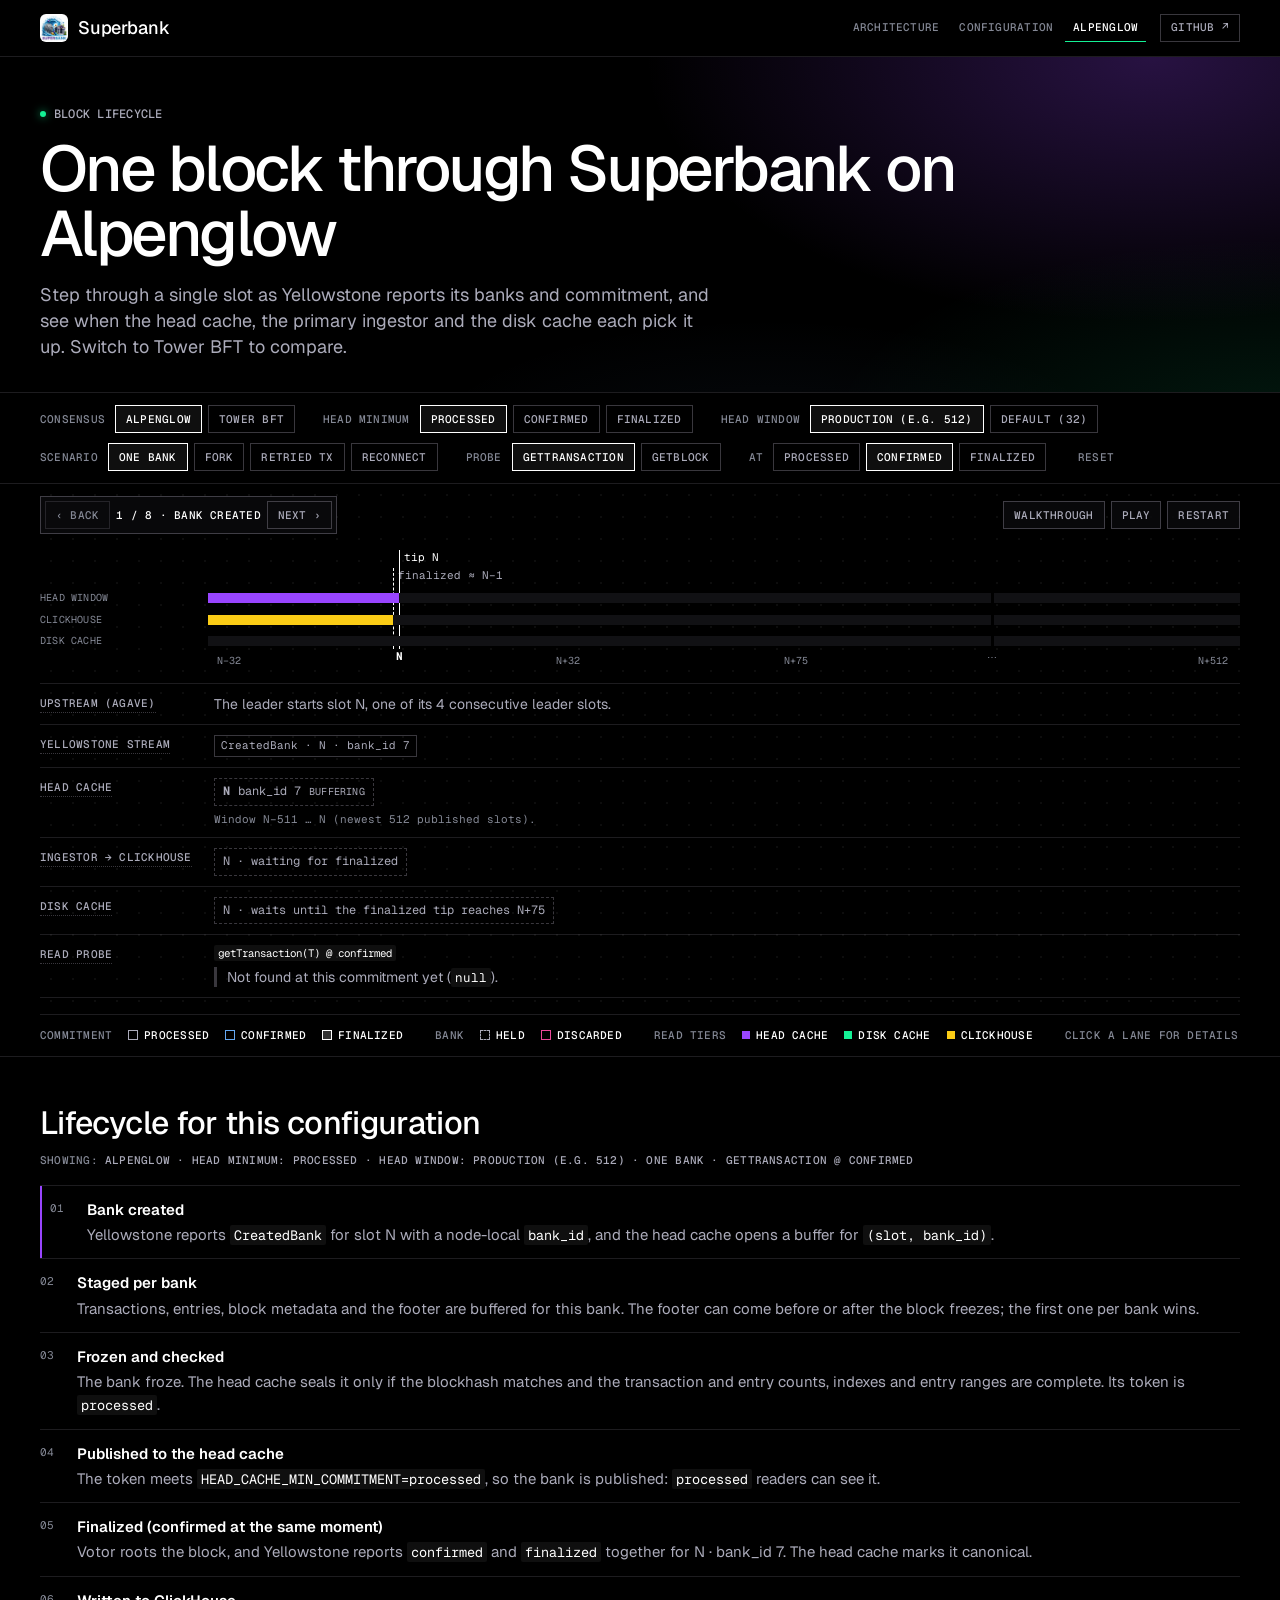
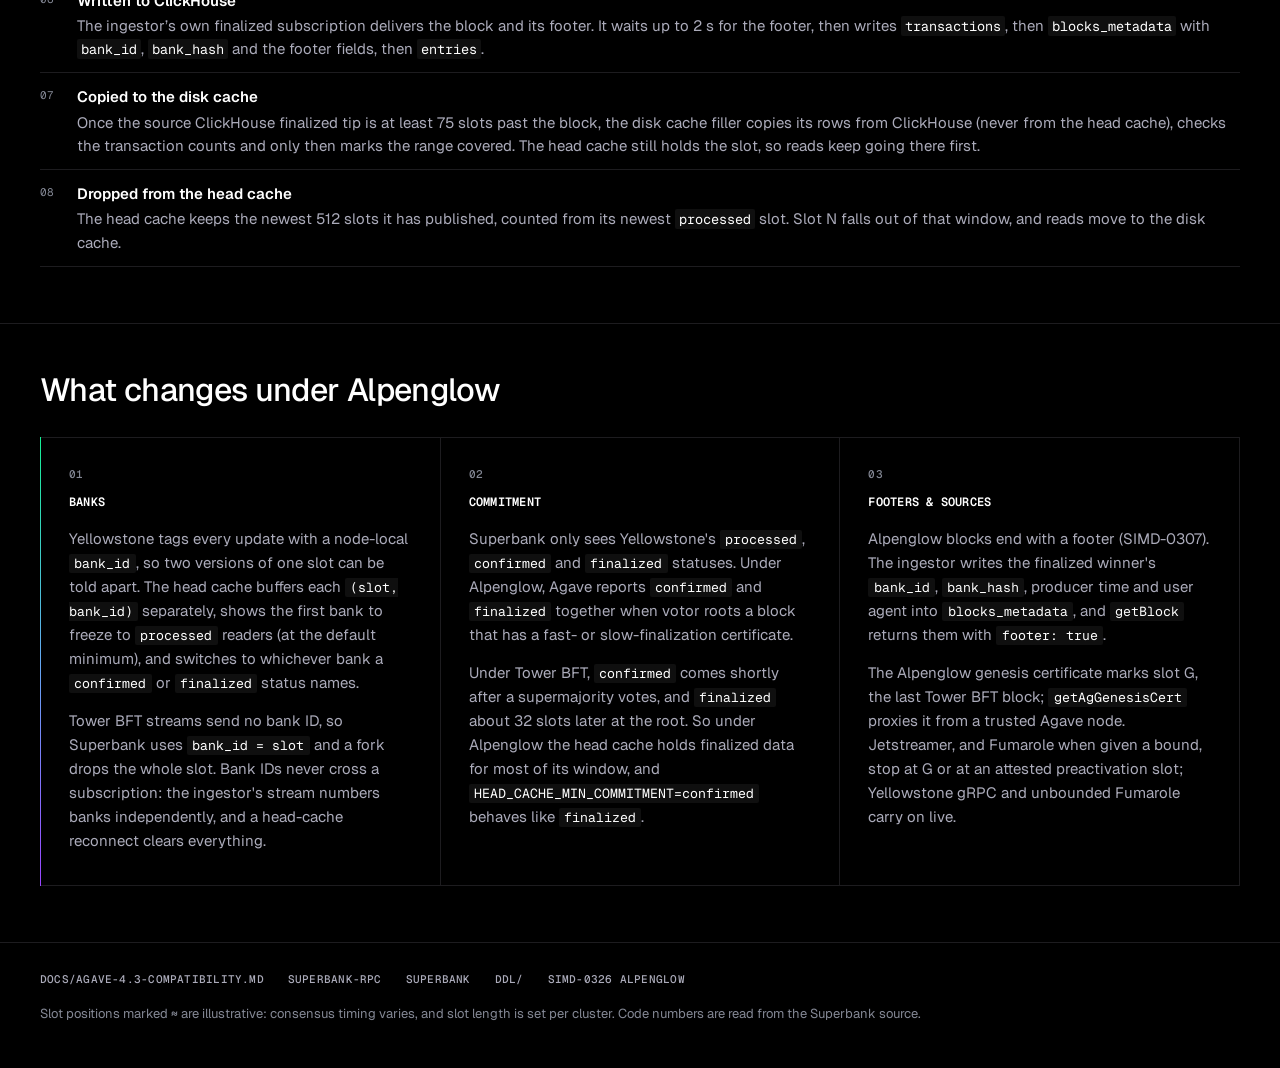
==== commit 7e8ed773: "feat(site): show production-sized head cache windows on the Alpenglow page HEAD_CACHE_RETAIN_SLOTS=3" ====
--- a/site/alpenglow.html
+++ b/site/alpenglow.html
@@ -120,8 +120,8 @@
             <li>The bank freezes and passes the completeness check; at <code>processed</code> it is published to the head cache.</li>
             <li>Votor roots the block once it has a finalization certificate; Yellowstone reports <code>confirmed</code> and <code>finalized</code> together.</li>
             <li>The ingestor's own finalized subscription writes it to ClickHouse, with the footer fields in <code>blocks_metadata</code>.</li>
-            <li>The head cache drops it once 32 newer slots are published; reads then come from ClickHouse.</li>
             <li>When the finalized tip is at least 75 slots past it, the disk cache copies it from ClickHouse.</li>
+            <li>The head cache keeps answering first until the slot leaves its window: several hundred slots or more in production (the code default of 32 is a development size). Reads then come from the disk cache.</li>
           </ol>
         </noscript>
       </div>
--- a/site/alpenglow.css
+++ b/site/alpenglow.css
@@ -146,6 +146,16 @@
   transition: left 0.45s ease, width 0.45s ease;
 }
 
+.ag-band__break {
+  position: absolute;
+  top: -1px;
+  bottom: -1px;
+  z-index: 1;
+  width: 3px;
+  margin-left: -1px;
+  background: var(--bg);
+}
+
 .ag-band__fill--head {
   background: var(--ag-head);
 }
@@ -172,6 +182,11 @@
   font-family: var(--mono);
   font-size: 10px;
   white-space: nowrap;
+  transition: left 0.45s ease;
+}
+
+.ag-tick--break {
+  top: 1px;
 }
 
 /* --- Lanes --------------------------------------------------------------- */
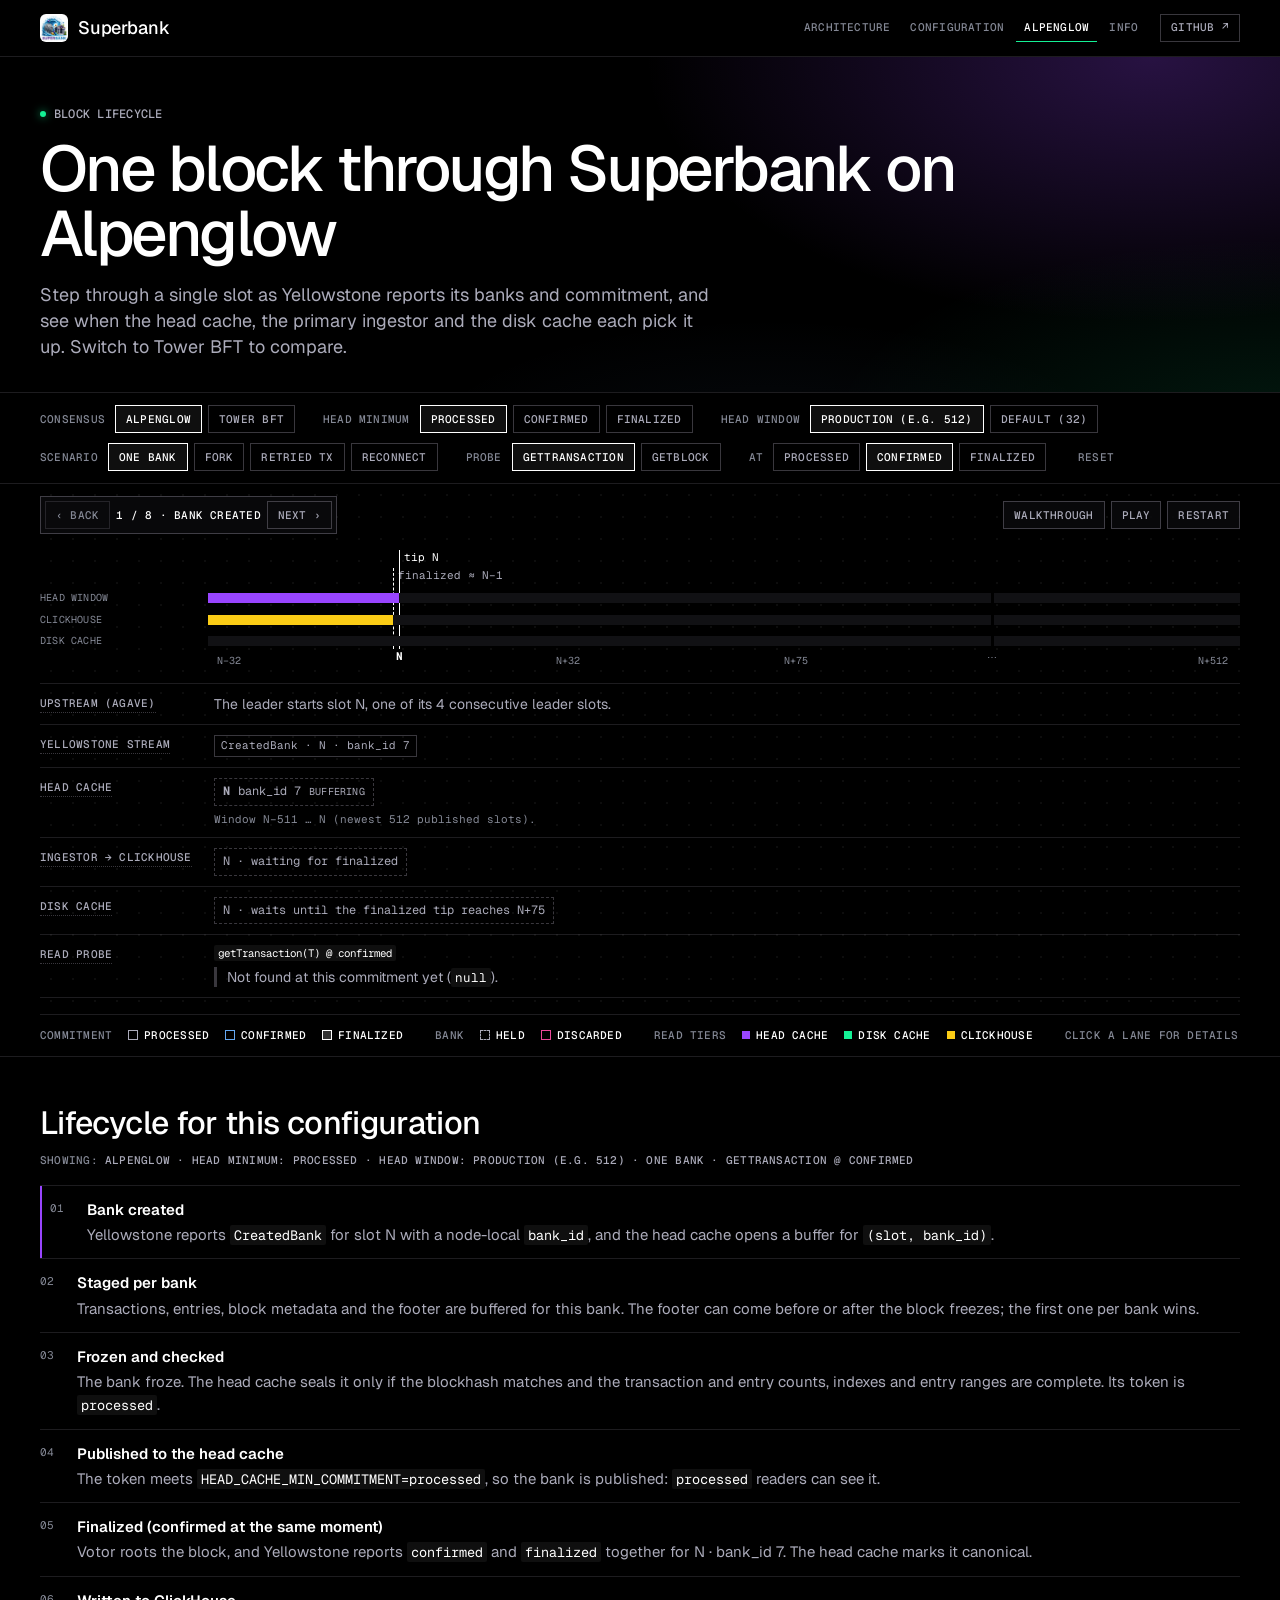
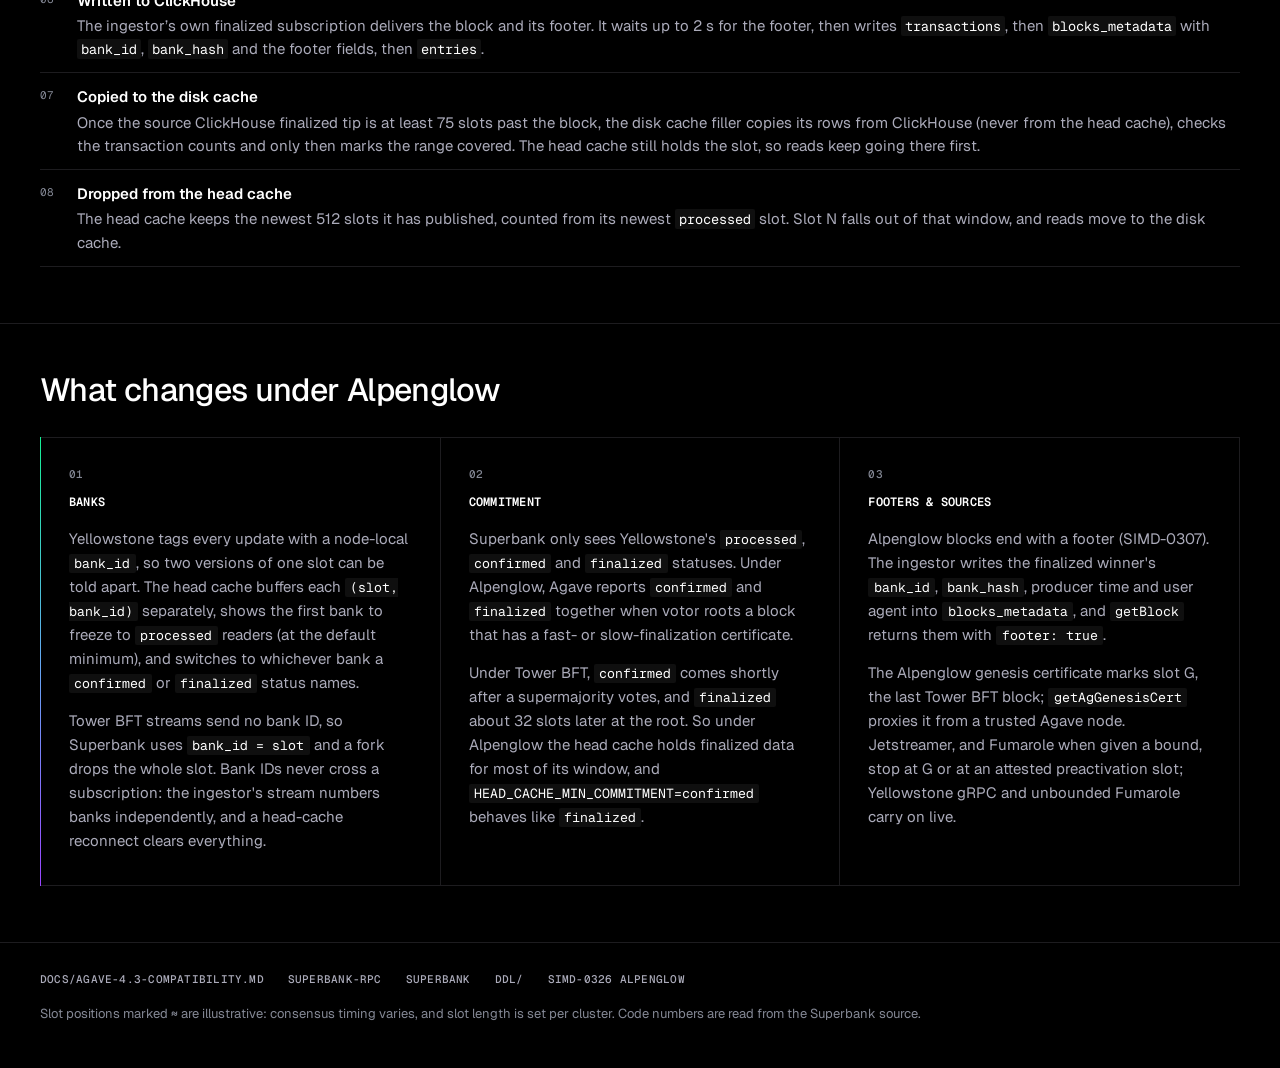
==== commit d3957555: "feat(site): add an Info page listing sources and versions info.html lists the commit the site was bu" ====
--- a/site/alpenglow.html
+++ b/site/alpenglow.html
@@ -27,6 +27,7 @@
         <a class="site-nav__link" href="./">Architecture</a>
         <a class="site-nav__link" href="config.html">Configuration</a>
         <a class="site-nav__link" href="alpenglow.html" aria-current="page">Alpenglow</a>
+        <a class="site-nav__link" href="info.html">Info</a>
       </nav>
       <a class="chip-link" href="https://github.com/solana-rpc/superbank" target="_blank" rel="noopener noreferrer">GitHub ↗</a>
     </div>
--- a/site/styles.css
+++ b/site/styles.css
@@ -1437,11 +1437,46 @@
   box-shadow: inset 0 -1px 0 var(--green);
 }
 
-/* Logo, two links and the GitHub chip do not fit a phone next to the name. */
+/* Phones: the logo, name and GitHub chip keep the first row and the four
+   page links take a full-width second row. The nav scrolls sideways only if
+   a very narrow screen still cannot fit it. */
 @media (max-width: 519px) {
-  .site-nav ~ .chip-link,
-  .site-header__inner:has(.site-nav) .brand__name {
+  .site-header__inner {
+    flex-wrap: wrap;
+    row-gap: 4px;
+    height: auto;
+    padding-block: 12px 6px;
+  }
+
+  .site-nav {
+    order: 3;
+    flex: 1 0 100%;
+    justify-content: space-between;
+    margin-left: 0;
+    overflow-x: auto;
+    scrollbar-width: none;
+  }
+
+  .site-nav::-webkit-scrollbar {
     display: none;
+  }
+
+  .site-nav__link {
+    flex: none;
+    padding: 0 4px;
+    letter-spacing: 0;
+  }
+
+  .site-nav__link:first-child {
+    padding-left: 0;
+  }
+
+  .site-nav__link:last-child {
+    padding-right: 0;
+  }
+
+  .site-nav + .chip-link {
+    margin-left: auto;
   }
 }
 
@@ -2086,3 +2121,180 @@
 #cfg-empty .link-button {
   margin-left: 8px;
 }
+
+/* --- Info page ----------------------------------------------------------- */
+
+.info-lead {
+  max-width: 820px;
+  margin-top: 10px;
+  font-size: 15px;
+}
+
+.info-h3 {
+  margin-top: 36px;
+  font-size: 18px;
+}
+
+.info-muted {
+  color: var(--text-3);
+}
+
+.info-dl {
+  display: flex;
+  flex-wrap: wrap;
+  gap: 16px 40px;
+  margin: 20px 0 0;
+}
+
+.info-dl dt {
+  color: var(--text-3);
+  font-family: var(--mono);
+  font-size: 11px;
+  letter-spacing: 0.02em;
+  text-transform: uppercase;
+}
+
+.info-dl dd {
+  margin: 4px 0 0;
+  color: var(--text);
+  font-size: 15px;
+}
+
+.info-table-wrap {
+  margin-top: 20px;
+  overflow-x: auto;
+}
+
+.info-table {
+  width: 100%;
+  max-width: 900px;
+  border-collapse: collapse;
+  font-size: 14px;
+}
+
+.info-table th,
+.info-table td {
+  padding: 10px 16px 10px 0;
+  border-bottom: 1px solid var(--line);
+  text-align: left;
+  vertical-align: baseline;
+}
+
+.info-table thead th {
+  color: var(--text-3);
+  font-family: var(--mono);
+  font-size: 11px;
+  font-weight: 500;
+  letter-spacing: 0.02em;
+  text-transform: uppercase;
+}
+
+.info-table tbody th {
+  color: var(--text);
+  font-weight: 500;
+}
+
+.info-sources {
+  display: grid;
+  gap: 8px;
+  max-width: 900px;
+  margin-top: 20px;
+}
+
+.info-group {
+  border: 1px solid var(--line);
+}
+
+.info-group__summary {
+  display: flex;
+  align-items: baseline;
+  gap: 12px;
+  padding: 12px 16px;
+  cursor: pointer;
+}
+
+.info-group__title {
+  color: var(--text);
+  font-weight: 500;
+}
+
+.info-group__count {
+  margin-left: auto;
+  color: var(--text-3);
+  font-family: var(--mono);
+  font-size: 12px;
+}
+
+.info-group__page {
+  padding: 0 16px;
+  font-size: 13px;
+}
+
+.info-paths,
+.info-upstream,
+.info-edit {
+  margin: 0;
+  padding: 0;
+  list-style: none;
+}
+
+.info-paths {
+  display: grid;
+  grid-template-columns: repeat(auto-fill, minmax(min(100%, 380px), 1fr));
+  gap: 4px 24px;
+  padding: 12px 16px 16px;
+  font-size: 13px;
+}
+
+.info-paths a,
+.info-edit a {
+  text-decoration: none;
+}
+
+.info-paths a:hover code,
+.info-edit a:hover code {
+  text-decoration: underline;
+  text-underline-offset: 3px;
+}
+
+.info-upstream {
+  display: grid;
+  gap: 6px;
+  max-width: 900px;
+  margin-top: 12px;
+  font-size: 14px;
+}
+
+.info-list {
+  margin-top: 10px;
+  padding-left: 18px;
+}
+
+.info-list li + li {
+  margin-top: 4px;
+}
+
+.info-edit {
+  display: grid;
+  gap: 8px;
+  margin-top: 16px;
+  font-size: 14px;
+}
+
+.info-edit li {
+  display: flex;
+  flex-wrap: wrap;
+  align-items: baseline;
+  gap: 4px 12px;
+}
+
+.info-edit span {
+  min-width: 180px;
+  color: var(--text);
+}
+
+.info-cta {
+  display: inline-block;
+  margin-top: 24px;
+  text-decoration: none;
+}
